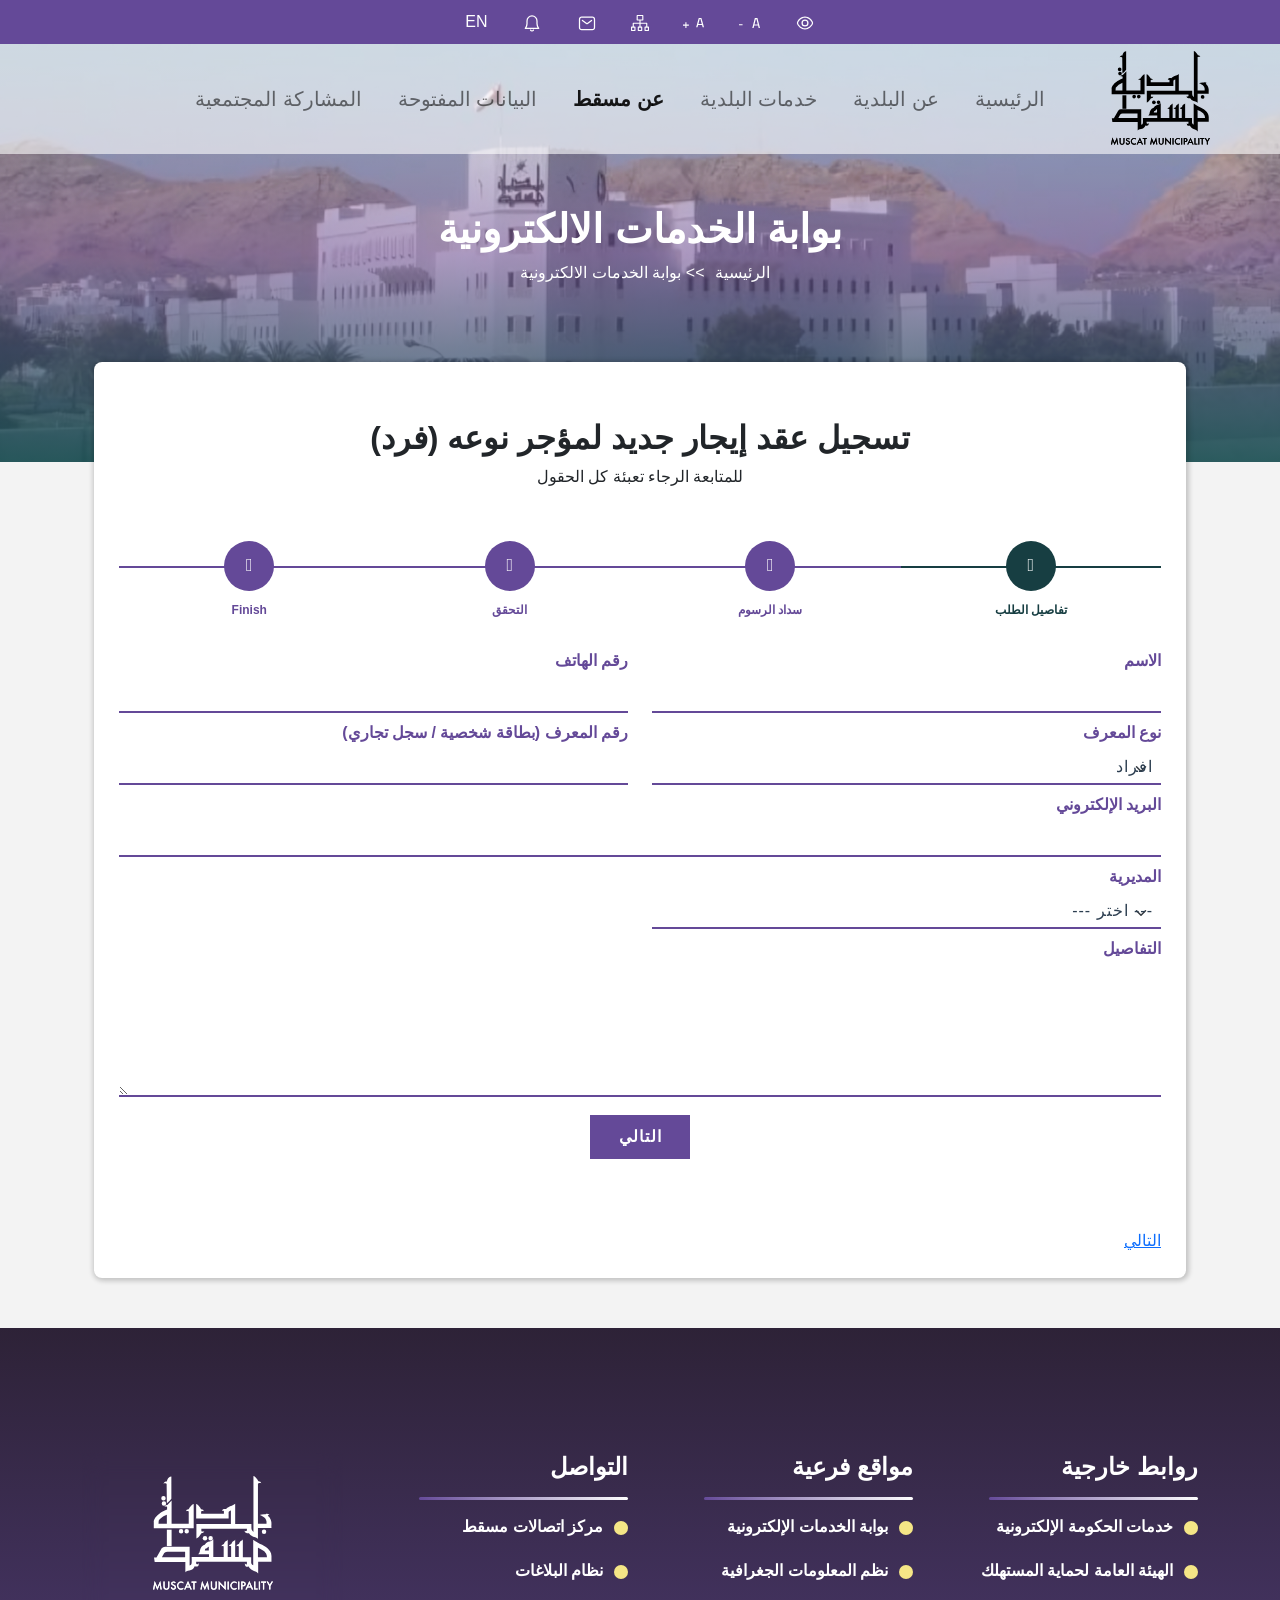
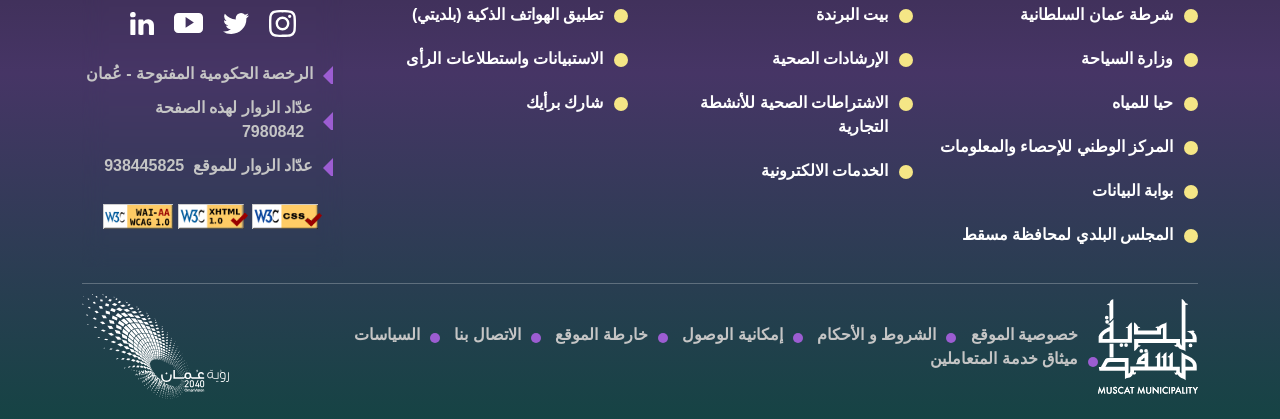
==== index.html @ 60044561 "oman-project" ====
<html lang=""><head>
	<meta charset="utf-8">
	
	<meta name="viewport" content="width=device-width, initial-scale=1.0">
	
	<meta content="eservices.mm.gov.om" name="subject">
	<meta name="Identifier-URL" content="http://eservices.mm.gov.om">
	<meta name="Author" content="Muscat Municipality IT Team ">

	<link rel="stylesheet" href="mm/assets/css/bootstrap.css">
	<link rel="stylesheet" href="mm/assets/css/slick.css">
	<link rel="stylesheet" href="mm/assets/css/aos.css">
		<title>  بلدية مسقط - بوابة الخدمات الإلكترونية</title>
		<link rel="stylesheet" href="mm/assets/css/style.css">	
		<link rel="stylesheet" href="mm/assets/css/style1.css">


	<link rel="stylesheet" href="mm/assets/css/responsive.css">
	<link rel="stylesheet" href="mm/styles/modalpopup.css">
	<link rel="stylesheet" href="mm/styles/jquery_ui_1.12.1.css">

	 <link rel="stylesheet" href="cdn.datatables.net/1.10.16/css/jquery.datatables.min.css">
	<link rel="stylesheet" href="cdnjs.cloudflare.com/ajax/libs/toastr.js/latest/css/toastr.min.css">
	<link rel="stylesheet" href="cdnjs.cloudflare.com/ajax/libs/sweetalert/1.1.3/sweetalert.min.css">
	<link rel="stylesheet" href="cdn.datatables.net/2.1.8/css/datatables.bootstrap5.css">
	<link rel="stylesheet" href="cdn.datatables.net/responsive/3.0.3/css/responsive.bootstrap5.css">
 

 <link href="css/popup.css" rel="stylesheet">
	<link href="fonts/font_awesome/css/font_awesome.css" rel="stylesheet">

	<link href="fonts/fontawesome_5.10.2/css/fontawesome.css" rel="stylesheet">
	<script src="mm/assets/js/jquery.js"></script>
	<script src="mm/scripts/site.js"></script>
	<script src="mm/scripts/hash.js"></script>
	<script src="mm/js/slick.js"></script>
	<script src="mm/scripts/nivo.slider.js"></script>
	<script src="mm/scripts/jquery.lightbox_0.5.min.js"></script>
	<script src="mm/scripts/jquery_ui_1.8.19.custom.min.js"></script>
	<script src="mm/scripts/jquery.bxslider.min.js"></script>
	<script src="mm/scripts/jquery.printelement.min.js"></script>
	<script src="mm/slider/jshashtable_2.1_src.js"></script>
	<script src="mm/slider/jquery.numberformatter_1.2.3.js"></script>
	<script src="mm/slider/tmpl.js"></script>
	<script src="mm/slider/jquery.dependclass_0.1.js"></script>
	<script src="mm/slider/draggable_0.1.js"></script>
	<script src="mm/slider/jquery.slider.js"></script>
	<script src="mm/js/scroll/jquery.mousewheel.js"></script>
	<script src="mm/js/scroll/ekscrollable.js"></script>
	<script src="mm/js/scroll/demo.js"></script>
	
	

	

    <link href="css/layoutwithvnav.css" rel="stylesheet">
    <link href="css/form.ar.css" rel="stylesheet">

    <link href="dist/css/dropify.css" rel="stylesheet">



<link rel="stylesheet" href="css/inline_styles.css"></head>
<body class="inner-page-bg" data-aos-easing="ease" data-aos-duration="400" data-aos-delay="0">
	<div id="popup-bg" class="px-5">
		<dix id="popup-close">
			x
		</dix>
		<div id="popup">

			<iframe id="popup-iframe" style="width:100%;height:100%"> </iframe>
		</div>
	</div>
	<div class="javrx">

		
<div class="topnav">
    <a class="colorSwitch"><img src="mm/assets/img/eye.svg" alt=""></a>
    <a class="decFont"><img src="mm/assets/img/aminus.svg" alt=""></a>
    <a class="incFont"><img src="mm/assets/img/aplus.svg" alt=""></a>
    <a href="/SiteMap"><img src="mm/assets/img/sitemap.svg" alt=""></a>
    <a href="#"><img src="mm/assets/img/envelope.svg" alt=""></a>
    <a href="#" class="nb-wrap"><img src="mm/assets/img/bell.svg" alt=""></a>



    <a href="/Home/CultureManagement?culture=en&amp;returnUrl=%2FHome%2FForm%2FMTI%3D">
        EN
    </a>
</div>

<div id="search-box">
    <div class="container">
        <a class="close" href="#close"></a>
        <div class="search-main">
            <div class="search-inner">
                <input id="inputSearch" name="inputSearch" placeholder="Please enter the search keywords" class="SearchTextBoxCss">
                <a href="#" class="btn-search" onclick="searchresult()"><img src="en/assets/img/search_big.svg" alt=""></a>
            </div>
        </div>
    </div>
</div>

<nav class="navbar navbar-expand-lg navbar-light bg-light">
    <div class="container pos-relative">
        <button class="navbar-toggler me-auto" type="button" data-bs-toggle="collapse" data-bs-target="#navbarSupportedContent">
            <span class="navbar-toggler-icon"></span>
        </button>
        <a href="/" class="logo"><img src="mm/assets/img/logo.svg" alt=""></a>

        <div class="collapse navbar-collapse justify-content-md-center" id="navbarSupportedContent">
                <ul class="navbar-nav">
                    <li class="nav-item">
                        <a class="nav-link" href="https://www.mm.gov.om/ar/Default.aspx">الرئيسية</a>


                    </li>


                    <li class="nav-item">
                        <a class="nav-link " href="https://www.mm.gov.om/ar/Page.aspx?PAID=1#Details&amp;amp;MID=6&amp;amp;PGID=112" id="Menu_1">عن البلدية</a>
                    </li>


                    <li class="nav-item">
                        <a class="nav-link " href="https://www.mm.gov.om/ar/Page.aspx?PAID=2#Details&amp;amp;MID=139&amp;amp;PGID=465" id="Menu_2">خدمات البلدية</a>
                    </li>


                    <li class="nav-item">
                        <a class="nav-link nav-link active" aria-current="page" href="https://www.mm.gov.om/ar/Page.aspx?PAID=3#Details&amp;amp;MID=22&amp;amp;PGID=158" id="Menu_3">عن مسقط</a>
                    </li>


                    <li class="nav-item">
                        <a class="nav-link " href="https://www.mm.gov.om/ar/Page.aspx?PAID=122#OpenData&amp;MID=128&amp;Slide=True&amp;MoID=72" id="Menu_122">البيانات المفتوحة</a>
                    </li>


                    <li class="nav-item">
                        <a class="nav-link " href="https://www.mm.gov.om/ar/EParticipation.aspx" id="Menu_157">المشاركة المجتمعية</a>
                    </li>

                </ul>

        </div>
    </div>
</nav>
		<section class="banner">
			<img src="mm/assets/img/banner.jpg" class="w-100" alt="">
			<div class="head-banner">
				<h1>
					بوابة الخدمات الالكترونية</h1>
				<ul class="breadcrumb">
					<li onclick="window.location='https://www.mm.gov.om/ar/Default.aspx'" style="cursor:pointer">الرئيسية</li>
					<li onclick="window.location='/MM/Index'"> &gt;&gt; بوابة الخدمات الالكترونية </li>
				</ul>
			</div>
		</section>
		<main role="main" class="container">
			<section class="inner-page-box">
				<div class="container">
					<div class="box-white-bg">
						


<input type="hidden" id="isSubmited" value="0">

<div class="row justify-content-end mt-0 mx-0  ">

    <div class=" col-12 text-center p-0  mb-2">
        <div class="card px-0 pt-4 pb-0 mb-3">
            <h2></h2>


                <h2> <strong>تسجيل عقد إيجار جديد لمؤجر نوعه (فرد)</strong></h2>



                    <p>للمتابعة الرجاء تعبئة كل الحقول </p>
                    <div class="row">
                        <div class="col-md-12 mx-0 ">
                            <form id="msform" class="row g-3 needs-validation" novalidate="novalidate" enctype="multipart/form-data" method="post">

                                <input type="hidden" name="subserviceid" id="service-id" value="MTAw">
                                <input type="hidden" value="100" data-val="true" data-val-required="The ServiceID field is required." id="ServiceID" name="ServiceID">
                                <input type="hidden" value="12" data-val="true" data-val-required="The CardID field is required." id="CardID" name="CardID">
                                <!-- progressbar -->

                                <ul id="progressbar">
                                    <li class="active" id="request-info"><strong>تفاصيل الطلب </strong></li>

                                    <li id="document"><strong>سداد الرسوم </strong></li>
                                    <li id="validation"><strong>التحقق</strong></li>
                                    <li id="confirm"><strong>Finish</strong></li>
                                </ul> <!-- fieldsets -->

                                <fieldset>




                                    <div>

                                        <div class="row mb-2">
                                            <div class="form-group col-md-6">
                                                <label for="Name">الاسم</label>
                                                <input type="text" required class="form-control" placeholder="" data-val="true" data-val-maxlength="The field الاسم must be a string or array type with a maximum length of '150'." data-val-maxlength-max="150" data-val-minlength="The field الاسم must be a string or array type with a minimum length of '1'." data-val-minlength-min="1" data-val-regex="الرجاء إدخال حروف فقط" data-val-regex-pattern="^[ء-يa-zA-Z ]*$" data-val-required="*" id="Name" maxlength="150" name="Name" value="">
                                               <span class="field-validation-valid" data-valmsg-for="Name" data-valmsg-replace="true"></span>
                                            </div>
                                            <div class="form-group col-md-6">
                                                <label for="Mobile">رقم الهاتف </label>
                                                <input type="text" required class="form-control" placeholder="" data-val="true" data-val-maxlength="الرجاء إدخال 8 ارقام فقط" data-val-maxlength-max="8" data-val-minlength="الرجاء إدخال 8 ارقام فقط" data-val-minlength-min="8" data-val-phone="الرجاء إدخال 8 ارقام فقط" data-val-required="*" id="Mobile" maxlength="8" name="Mobile" value="">
                                            <span class="field-validation-valid" data-valmsg-for="Mobile" data-valmsg-replace="true"></span>
                                            </div>
                                        </div>


                                        <div class="row mb-2">
                                            <div class="form-group col-md-6">
                                                <label for="IdentityType">نوع المعرف</label>
                                                <select class="form-select" data-val="true" data-val-required="The نوع المعرف field is required." id="IdentityType" name="IdentityType">
                                                    <option value="CV">افراد</option>
                                                    <option value="AG">إتفاقية / شراكة</option>
                                                    <option value="CR">سجل تجاري</option>

                                                    <option value="EM">سفارة</option>
                                                    <option value="FC">شركة أجنبية</option>
                                                    <option value="GV">جهة حكومية</option>
                                                    <option value="HT">ورثة</option>
                                                    <option value="PR">cusPR</option>

                                                </select>
                                                <span class="field-validation-valid" data-valmsg-for="IdentityType" data-valmsg-replace="true"></span>

                                            </div>
                                            <div class="form-group col-md-6">
                                                <label for="Identity">رقم المعرف (بطاقة شخصية / سجل تجاري)</label>
                                                <input type="text" class="form-control" placeholder="" data-val="true" data-val-maxlength="The field رقم المعرف (بطاقة شخصية / سجل تجاري) must be a string or array type with a maximum length of '20'." data-val-maxlength-max="20" data-val-regex="االرجاء إدخال أرقام فقط" data-val-regex-pattern="^[\d ]*$" data-val-required="*" id="Identity" maxlength="20" name="Identity" value="">
                                                <span class="field-validation-valid" data-valmsg-for="Identity" data-valmsg-replace="true"></span>
                                            </div>
                                        </div>

                                        <div class="row mb-2">
                                            <div class="form-group col-md-12">
                                                <label for="email">البريد الإلكتروني</label>
                                                <input type="text" required class="form-control" placeholder="" data-val="true" data-val-email="الرجاء إدخال بريد إلكتروني صحيح" data-val-required="*" id="email" name="email" value="">
                                                <span class="field-validation-valid" data-valmsg-for="email" data-valmsg-replace="true"></span>
                                            </div>

                                        </div>
                                        <div class="row mb-2">
                                            <div class="form-group col-md-6">
                                                <label for="DG">المديرية</label>
                                                <select class="form-select" data-val="true" data-val-required="*" id="DG" name="DG">
                                                    <option value="" selected="">--- اختر ---</option>
                                                            <option value="6">بلدية مسقط في بوشر</option>
                                                            <option value="4">بلدية مسقط في مطرح</option>
                                                            <option value="20">بلدية مسقط في مسقط</option>
                                                            <option value="5">بلدية مسقط في العامرات</option>
                                                            <option value="9">بلدية مسقط في قريات</option>
                                                            <option value="7">بلدية مسقط في السيب</option>
                                                </select>
                                                <span class="field-validation-valid" data-valmsg-for="DG" data-valmsg-replace="true"></span>
                                            </div>
                                            
                                        </div>

                                        <div class="row mb-2">
                                            <div class="form-group col-12">
                                                <label for="Details">التفاصيل</label>
                                                <textarea class="form-control" rows="5" data-val="true" data-val-maxlength="mobileMaxError" data-val-maxlength-max="250" data-val-regex="لا يسسمح يإ.دخال &lt; او &gt;" data-val-regex-pattern="^[^&lt;&gt;]*$" data-val-required="*" id="Details" maxlength="250" name="Details"></textarea>
                                                <span class="field-validation-valid" data-valmsg-for="Details" data-valmsg-replace="true"></span>
                                            </div>
                                        </div>






                                    </div>
                <input type="button" name="next" class="next action-button" value="التالي" onclick="window.location.href='kjij.html'">
                                </fieldset>
                                    


                                        
                                       
                                </fieldset>
                        </div>
                    </div>
        </div>
    </div>
</div>




					
					 <a href="kjij.html" class="confirm-btn">التالي</a>
					 </div>
				</div>
			</section>
		</main>
		

    <footer data-aos="fade-down" class="aos-init">
        <div class="container">

            <div class="row bottom-links">
                <div class="col-md-3">
                    <h3>روابط خارجية</h3>
                    <span class="line-footer"></span>
                    <ul class="footer-links">

                        <li><a href="http://www.oman.om" target="_blank" title="خدمات الحكومة الإلكترونية">خدمات الحكومة الإلكترونية</a></li>

                        <li><a href="http://pacp.gov.om/" target="_blank" title="الهيئة العامة لحماية المستهلك">الهيئة العامة لحماية المستهلك</a></li>

                        <li><a href="http://rop.gov.om/" target="_blank" title="شرطة عمان السلطانية ">شرطة عمان السلطانية </a></li>

                        <li><a href="http://www.omantourism.gov.om" target="_blank" title="وزارة السياحة">وزارة السياحة</a></li>

                        <li><a href="http://www.haya.com.om" target="_blank" title="حيا للمياه">حيا للمياه</a></li>

                        <li><a href="http://www.data.gov.om" target="_blank" title="المركز الوطني للإحصاء والمعلومات">المركز الوطني للإحصاء والمعلومات</a></li>

                        <li><a href="https://data.gov.om" target="_blank" title="بوابة البيانات">بوابة البيانات</a></li>

                        <li><a href="https://www.mmc.gov.om/Default.aspx" target="_blank" title="المجلس البلدي لمحافظة مسقط">المجلس البلدي لمحافظة مسقط</a></li>

                    </ul>
                </div>
                <div class="col-md-3">
                    <h3>مواقع فرعية</h3>
                    <span class="line-footer"></span>
                    <ul class="footer-links">
                        <li>

                            <a href="https://eservices.mm.gov.om/" target="_blank" title="E_Services portal">
                                بوابة الخدمات الإلكترونية
                            </a>

                        </li>

                        <li><a href="http://gis.mm.gov.om/" title="نظم المعلومات الجغرافية" target="_blank">نظم المعلومات الجغرافية</a></li>

                        <li><a href="http://baitalbaranda.mm.gov.om/" title="بيت البرندة" target="_blank">بيت البرندة</a></li>

                        <li><a href="https://www.mm.gov.om/ar/Page.aspx?PAID=2#Details&amp;amp;MID=139&amp;amp;PGID=214" title="">الإرشادات الصحية</a></li>
                           <li><a href="https://www.mm.gov.om/ar/Page.aspx?PAID=2#Details&amp;amp;MID=139&amp;amp;PGID=185" title="">الاشتراطات الصحية للأنشطة التجارية</a></li>

                        <li><a href="https://eservices.mm.gov.om" title="الخدمات الالكترونية" target="_blank">الخدمات الالكترونية</a></li>

                    </ul>
                </div>
                <div class="col-md-3">
                    <h3>التواصل</h3>
                    <span class="line-footer"></span>
                    <ul class="footer-links">
                        <li><a href="https://www.mm.gov.om/ar/Page.aspx?PAID=5#Details&amp;amp;MID=70&amp;amp;PGID=240">مركز اتصالات مسقط </a></li>
                        <li><a href="https://tajawob.om/">نظام البلاغات</a></li>
                           <li><a href="https://www.mm.gov.om/ar/Page.aspx?PAID=5#Details&amp;amp;MID=81&amp;amp;PGID=243">تطبيق الهواتف الذكية (بلديتي)</a></li>
                           <li><a href="https://www.mm.gov.om/ar/Poll.aspx">الاستبيانات واستطلاعات الرأى</a></li>
                           <li><a href="https://www.mm.gov.om/ar/Feedback.aspx">شارك برأيك</a></li>
                    </ul>
                </div>
                <div class="col-md-3">
                    <div class="mm-details">
                        <img src="mm/assets/img/logo_white.svg" class="logo-footer" alt="">
                        <ul class="social">
                            <li>
                                <a href="https://www.instagram.com/Muscat_Municipality/">
                                    <img src="mm/assets/img/insta.svg" alt="">
                                </a>
                            </li>
                            <li>
                                <a href="https://twitter.com/MctMunicipality">
                                    <img src="mm/assets/img/twitter.svg" alt="">
                                </a>
                            </li>
                            <li>
                                <a href="https://www.youtube.com/MuscatMunicipality">
                                    <img src="mm/assets/img/youtube.svg" alt="">
                                </a>
                            </li>
                            <li>
                                <a href="#">
                                    <img src="mm/assets/img/linkedin.svg" alt="">
                                </a>
                            </li>
                        </ul>
                        <ul class="imp-links">
                            <li><span class="arrow-left-footer"></span><a href="#">الرخصة الحكومية المفتوحة - عُمان</a></li>

                            <li><span class="arrow-left-footer"></span><a href="#">عدّاد الزوار لهذه الصفحة &nbsp;&nbsp;7980842 </a></li>

                            <li><span class="arrow-left-footer"></span><a href="#">عدّاد الزوار للموقع&nbsp;&nbsp;938445825  </a></li>

                        </ul>
                        <ul class="w3">
                            <li>
                                <a href="https://validator.w3.org/check?uri=https%3A%2F%2Fwww.mm.gov.om%2Fdefault.aspx">
                                    <img src="mm/assets/img/w31.svg" alt="">
                                </a>
                            </li>
                            <li>
                                <a href="https://jigsaw.w3.org/css-validator/validator?uri=www.mm.gov.om%2Fdefault.aspx&amp;profile=css3&amp;usermedium=all&amp;warning=1">
                                    <img src="mm/assets/img/w32.svg" alt="">
                                </a>
                            </li>
                            <li>
                                <a href="https://www.w3.org/WAI/WCAG1AA-Conformance">
                                    <img src="mm/assets/img/w33.svg" alt="">
                                </a>
                            </li>
                        </ul>
                    </div>
                </div>
            </div>
            <div class="bottom-footer">
                <hr>
                <div class="flex-row-footer">
                    <img src="mm/assets/img/logo_white.svg" class="bottom-footer-logo" alt="">
                    <ul>
                        <li><a href="https://www.mm.gov.om/ar/FPage.aspx?PGID=180">خصوصية الموقع</a></li>
                           <li><a href="https://www.mm.gov.om/ar/FPage.aspx?PGID=181">الشروط و الأحكام</a></li>
                           <li><a href="https://www.mm.gov.om/ar/FPage.aspx?PGID=182">إمكانية الوصول</a></li>
                           <li><a href="https://www.mm.gov.om/ar/SiteMap.aspx">خارطة الموقع</a></li>
                           <li><a href="https://www.mm.gov.om/ar/Page.aspx?PAID=5#Details&amp;amp;MID=29&amp;amp;PGID=129">الاتصال بنا</a></li>
                           <li><a href="https://www.mm.gov.om/ar/FPage.aspx?PGID=416">السياسات</a></li>
                        <li><a href="https://www.mm.gov.om/PDF/servicecharter.pdf">ميثاق خدمة المتعاملين</a></li>
                    </ul>
                    <img src="mm/assets/img/2040.svg" class="bottom-footer-2040" alt="">
                </div>
            </div>
        </div>
    </footer>



		<script src="mm/assets/js/bootstrap.bundle.js"></script>
		<script src="cdn.datatables.net/2.1.8/js/datatables.js"></script>
		<script src="cdn.datatables.net/2.1.8/js/datatables.bootstrap5.js"></script>
		<script src="cdn.datatables.net/responsive/3.0.3/js/datatables.responsive.js"></script>
		<script src="cdn.datatables.net/responsive/3.0.3/js/responsive.bootstrap5.js"></script>
		<script src="mm/assets/js/slick.min.js"></script>
		<script src="mm/assets/js/aos.js"></script>
		<script src="mm/assets/js/custom.js"></script>
		<script src="js/popup_page.js"></script>

		
		<script src="cdn.mindrocketsapis.com/client/latest/jquery.cookie.js"></script>
		<script src="cdn.mindrocketsapis.com/client/latest/toolkit.js"></script>
		<script src="cdn.mindrocketsapis.com/client/latest/signsplayer.js"></script>
		<script src="cdn.mindrocketsapis.com/client/latest/tooltip_add.js"></script>
		<script src="cdn.mindrocketsapis.com/client/latest/mr_advwinr1.js"></script>
		<script src="cdn.mindrocketsapis.com/client/mm/integrator.js"></script>

		<script src="cdn.mindrocketsapis.com/client/latest/mrmegapack.bundle.js"></script>
		<script src="cdn.mindrocketsapis.com/client/mruap/mm/integrator_uap.js"></script>
		

         <script type="text/javascript" src="dist/js/dropify.js"></script>
        


        <script src="js/form.js"></script>
		<script src="dist/js/jquery.validate.min.js"></script>
<script src="dist/js/jquery.validate.unobtrusive.min.js"></script>





	</div>

       
        

     </div>  </div></body></html>
---- mm/assets/css/style.css ----
/*!
 * Theme : Muscat Municipality
 * Framework: Bootstrap v5.2.3 
 * Author : Jabir Sayed
 * Copyright 2011-2024 Gulfcybertech.
 */
/*@import url('https://fonts.googleapis.com/css2?family=Cairo:wght@200..1000&display=swap');
*/
/* Basic */

html{overflow-x: hidden;}
.btn-primary{background: #644998;border-color: #644998;}
.btn-primary:hover{background: #173E42;border-color: #173E42;}
body{direction: rtl;text-align: right;font-family: "Cairo", sans-serif;overflow-x: hidden;}
.head-title-inner{color: #000000;padding: 40px 0;font-weight: bold;}
.inner-page-bg{background: #F3F3F3;}

/* Navbar  */
.topnav{background: #644998;color: #fff;padding: 10px;text-align: center;}
.topnav a{margin: 0 15px;color: #fff;text-decoration: none;}
.navbar{height: 110px;background: rgb(255 255 255 / 60%) !important;position: absolute;top: 44px;z-index: 99999;width: 100%;right: 0;}
.nav-link.active {font-weight: bold;}
.nav-link {margin: 0 10px;font-size: 20px;}
.pos-relative{position: relative;}
.logo{position: absolute;right: 0;top: -25px;}

/* Banner */
.banner{position: relative;}
.banner::after{content: "";width: 100%;height: 100%;display: block;background: linear-gradient(180deg, transparent, rgb(129 90 162 / 58%), rgb(30 82 87 / 90%));position: absolute;top: 0;left: 0;}
.head-banner {position: absolute;top: 50%;left: 50%;width: 50%;height: 100%;text-align: center;display: flex;flex-direction: column;align-items: center;justify-content: center;transform: translate(-50%, -50%);color: #fff;z-index: 9999;}
.head-banner h1{font-weight: bold;}
.head-banner h5{line-height: 40px;}

/* Services */
section.services {margin-top: -75px;z-index: 999999;position: relative;text-align: center;color: #fff;}
.service-box {display: flex;width: 75%;margin: auto;background: #fff;border-radius: 75px;padding: 20px;align-items: center;justify-content: space-around;box-shadow: 1px 1px 8px 2px rgba(0, 0, 0, 0.2);}
.service-box a{color: #173E42;text-decoration: none;transition-duration: 0.5s;}
.service-box a:hover{color: #644998;text-decoration: none;}
.service-box h6{margin-top: 20px;font-weight: 700;margin-bottom: 0;}
section.services h1{font-size: 30px;font-weight: bold;}

/* Stats */
.stats{margin: 50px 0;}
.stats h3{font-weight: bold;margin-bottom: 20px;}
.stat-box {padding: 20px;background: #fff;box-shadow: 1px 1px 8px 2px rgba(0, 0, 0, 0.2);border-radius: 8px;margin-bottom: 20px;text-align: right;}
.head-stat {display: flex;align-items: center;margin-bottom: 10px;}
.head-stat h3 {font-size: 20px;color: #644998;margin: 0;margin-right: 10px;}
.polls{background: linear-gradient(55deg, #E2DEFF, #F8E7F7, #D7F9FB);padding: 10px;border-radius: 8px;}
.polls-inner {padding:20px 10px;background: #fff;border-radius: 8px;box-shadow: 1px 1px 10px 2px rgba(0, 0, 0, 0.1);}
.poll{display: flex;align-items: center;justify-content: space-around;margin: 40px 0;}
.poll .progress{width: 50%;width: 50%;padding: 2px;background: #fff;border: 2px solid #B0A7EB;border-radius: 50px;}
.poll h6{margin: 0;}
.progress-bar {background: linear-gradient(55deg, #BFB5FF, #FFBAFD, #94EFF3);border-radius: 50px;}
.link-stats{color: #173E42;text-decoration: none;}

/* News Section  */
.topsec-box {display: flex;align-items: center;justify-content: center;width: 90%;margin: 100px auto;}
.boximpo {transition-duration: 0.5s;padding: 20px;background: #fff;box-shadow: 1px 1px 8px 2px rgba(0, 0, 0, 0.2);border-radius: 8px;text-align: center;width: 200px;height: 175px;text-decoration: none;display: flex;align-items: center;justify-content: center;flex-direction: column;margin: 0 10px;}
.boximpo:hover {background: #bfb5ff;}
.boximpo h5 {font-size: 16px;font-weight: bold;color: #173E42;margin-top: 20px;}
.boximpo:first-child{border-top-right-radius: 50%;border-bottom-right-radius: 50%;}
.boximpo:last-child{border-top-left-radius: 50%;border-bottom-left-radius: 50%;}
.white-box-news {border-radius: 8px;box-shadow: 1px 1px 5px 2px rgba(0, 0, 0, 0.2);padding: 20px;background: #fff;}
.headwithview {display: flex;align-items: center;justify-content: space-between;margin: 25px 0;}
.headwithview a{text-decoration: none;color: #173E42;font-weight: bold;}
.headwithview h2{font-weight: bold;font-size: 30px;}
.slides-news {padding: 0 5px;}
    .slides-news .top-news-slide {
        border-radius: 8px;
        position: relative;
        overflow: hidden;
        height: 200px
    }
        .slides-news .top-news-slide img {
            width: 100%;
            height: 100%;
            object-fit: cover;
            object-position: top;
        }
.slides-news .bottom-news-slide {padding-top: 20px;}
.slides-news .bottom-news-slide h5{font-weight: bold;color: #313030;}
.slides-news .bottom-news-slide a{font-weight: bold;color: #948DBC;font-size: 16px;}
.slides-news .bottom-news-slide p{font-weight: normal;color: #313030;font-size: 16px;margin: 20px 0;}
span.datespan {padding: 5px 10px;background: #089397;border-radius: 8px;color: #fff;font-weight: bold;position: absolute;top: 0;right: 0;}
ul.slick-dots {margin: auto;display: flex;align-items: center;justify-content: center;margin-top: 50px;list-style: none;}
ul.slick-dots li button {font-size: 0;width: 47px;height: 5px;border: none;background: rgb(84 55 109 / 39%);margin: 0 5px;border-radius: 25px;}
ul.slick-dots li.slick-active button{background: rgb(84 55 109 / 100%)}
.news{background: url("../img/news-bg.jpg") no-repeat;background-size: 100%;}

/* Awards */
.awards .whitebox {border-radius: 8px;box-shadow: 1px 1px 5px 2px rgba(0, 0, 0, 0.2);padding: 20px;background: #fff;}
.outer-stats {background: linear-gradient(55deg, #E2DEFF, #F8E7F7, #D7F9FB);padding: 10px;border-radius: 8px;}
.img-holder{width: 400px;height: 400px;overflow: hidden;box-shadow: 1px 1px 5px 2px rgba(0, 0, 0, 0.2);border-radius: 8px;}
.img-holder img{width: 100%;height: 100%;object-fit: cover;}
.award-wrap{display: flex;}
.details-holder{width: 60%;padding: 25px;}
.details-holder h5{font-size: 20px;font-weight: bold;color: #173E42;margin-bottom: 30px;margin-top: 20px;}
.btn-award {font-weight: bold;color: #948DBC;font-size: 16px;margin-top: 30px;display: block;}
.award-slides {padding: 0 5px;}
.award-slider ul.slick-dots li button{background: rgb(8 147 151 / 39%);}
.award-slider ul.slick-dots li.slick-active button{background: rgb(8 147 151 / 100%);}
.award-slider ul.slick-dots{position: absolute;right: 36.5%;bottom: 2%;}
.awards{margin-top: 100px;padding-bottom: 200px;background: url('../img/awardsbg.svg') no-repeat;background-size: 85%;background-position: bottom center;}
.refer-box {z-index: 99;border-radius: 100px;box-shadow: 1px 1px 5px 2px rgba(0, 0, 0, 0.2);padding: 20px 40px;background: #fff;display: flex;width: 70%;margin: auto;align-items: center;position: absolute;top: -60px;left: 50%;transform: translateX(-50%);}
.btn-like {transition-duration: 0.5s;width: 100px;height: 100px;border: 1px solid #ddd;border-radius: 8px;display: inline-flex;flex-direction: column;align-items: center;justify-content: center;color: #000;text-decoration: none;font-weight: bold;}
.btn-like:hover {background: #089397;color: #fff;}
.btn-like:hover img {filter: brightness(0) invert(1);}
.question {width: 75%;}

/* Footer */
footer{position: relative;background: url('../img/footer-bg.jpg') no-repeat;background-size: cover;}
footer::before {content: "";width: 100%;height: 100%;background: linear-gradient(180deg, #23172D, #3D2B5E, #0A3A3B);display: block;opacity: 0.95;position: absolute;top: 0;left: 0;}
.bottom-links{position: relative;padding-top: 125px;color: #fff;}
.bottom-links h3{font-weight: bold;font-size: 24px;}
.line-footer {width: 80%;height: 3px;display: block;background: linear-gradient(45deg, #644998, #fff);border-radius: 50px;margin: 15px 0;}
.footer-links {list-style: none;padding: 0;padding-right: 25px;}
.footer-links li {margin-bottom: 20px;position: relative;}
.footer-links li a{color: #fff;text-decoration: none;}
.footer-links li::before {content: "";width: 14px;height: 14px;background: #F5E686;display: block;position: absolute;top: 6px;right: -25px;border-radius: 50%;}
ul.social {list-style: none;margin: 0;display: flex;padding: 0;align-items: baseline;justify-content: center;margin-top: 20px;}
ul.social li{display: inline-block;margin: 0 10px;}
.mm-details {display: flex;align-items: center;justify-content: center;flex-direction: column;width: 100%;height: 100%;backdrop-filter: blur(10px);}
.mm-details .logo-footer{width: 120px;}
ul.imp-links {list-style: none;padding: 0;margin-top: 25px;display: grid;}
ul.imp-links li {margin-bottom: 10px;position: relative;display: inline-flex;align-items: center;justify-content: start;}
ul.imp-links li a{color: #C5C5C5;text-decoration: none;font-size: 16px;}
.arrow-left-footer {display: block;margin: 0px 10px;overflow: hidden;position: relative;}
.arrow-left-footer {height: 20px;width: 10px;}
.arrow-left-footer:before {border: 10px solid transparent;content: ' ';display: block;position: absolute;z-index: 2;}
.arrow-left-footer:before {border-right-color: #9C5DD2;right: 0;top: 2px;}
ul.w3 {list-style: none;padding: 0;text-align: center;}
ul.w3 li{display: inline-flex;}
ul.w3 img {width: 70px;}
.bottom-footer{position: relative;padding-bottom: 20px;}
.bottom-footer-logo{width: 100px;}
.bottom-footer-2040{width: 150px;}
.bottom-footer hr{color: #fff;background: #fff;margin-bottom: 10px;}
.flex-row-footer {display: flex;align-items: center;justify-content: space-between;}
.flex-row-footer ul{list-style: none;padding: 0;margin: 0;}
.flex-row-footer ul li{display: inline-flex;margin-left: 10px;position: relative;padding-right: 20px;}
.flex-row-footer ul li a{color: #C5C5C5;text-decoration: none;}
.flex-row-footer ul li::before {content: "";width: 10px;height: 10px;background: #9C5DD2;display: block;position: absolute;top: 10px;right: 0px;border-radius: 50%;}
.flex-row-footer ul li:first-child::before{display: none;}
footer::after{content: "";background: url("../img/footer-after.svg");width: 100%;position: absolute;bottom: 0;left: 0;height: 135px;pointer-events: none;opacity: 0.5;}

/* Inner Page */
.breadcrumb {
    list-style: none;
    justify-content: center;
}
.breadcrumb li{display: inline-block;margin-left: 10px;}
.inner-page-box {margin-top: -100px;z-index: 9999999999999;position: relative;}
.box-white-bg {background: #fff;border-radius: 8px;box-shadow: 1px 1px 5px 2px rgba(0, 0, 0, 0.2);margin-bottom: 50px;padding: 25px;}
.nav-tabs img {display: block;margin: 0 auto;margin-bottom: 15px;}
.nav-tabs .nav-link {height: 125px;color: #173E42;font-weight: bold;font-size: 16px;width: 150px;}
.nav-tabs .nav-link.active {border: none;position: relative;}
.nav-tabs .nav-link.active::after {content: "";width: 100%;height: 6px;background: linear-gradient(270deg, #644998, #B9EEF7, transparent);position: absolute;bottom: -10px;right: 0;border-radius: 50px;}
.nav.nav-tabs {border-bottom: 3px solid rgb(191 181 255 / 39%);padding-bottom: 7px;}
.nav-tabs .nav-link.active {border: none;position: relative;color: #644998;}
.news-slider1 {padding: 25px 0;}
.news-slider1 .slides-news {padding: 10px;box-shadow: 1px 1px 5px 2px rgba(0, 0, 0, 0.1);border-radius: 8px;margin-bottom: 30px;}
.magazine {padding: 20px;background: #fff;box-shadow: 1px 1px 5px 2px rgba(0, 0, 0, 0.1);text-align: center;border-radius: 8px;margin-bottom: 25px;}
.magazine .btn-primary {display: block;padding: 10px 20px;}
.magazine h4 {font-size: 16px;font-weight: bold;margin: 20px 0;}
.magazine img {width: 180px;}
.gallery-box {padding: 10px;background: #fff;box-shadow: 1px 1px 5px 2px rgba(0, 0, 0, 0.1);border-radius: 8px;margin: 25px 0;}
.gallery-box img {width: 100%;object-fit: cover;}
.gallery-box figure {margin: 0;}
.nrm-text{padding-top: 50px;}
.nrm-text h4{font-size: 24px;font-weight: bold;color: #31848D;}
.nrm-text p{font-size: 18px;line-height: 30px;}
.grdpur {background: linear-gradient(45deg, #BFB5FF, #948DBC);height: 3px;border: none;border-radius: 50px;margin-top: 50px !important;}
.side-tabs {padding-top: 35px;}
.side-tabs h3{font-weight: bold;font-size: 30px;color: #54376D;margin-bottom: 50px;}
.nav-pills .nav-link {text-align: right;}
.nav-pills .nav-link.active, .nav-pills .show > .nav-link {min-width: 200px;padding: 15px;background: #6CC8D1;}
.nav-pills .nav-link.active img{filter: brightness(0) invert(1);}
.nav-pills .nav-link img{margin-left: 10px;}
.nav-pills .nav-link {text-align: right;font-weight: bold;color: #4B4B4B;margin: 10px 0;}
div#v-pills-tab {margin: 0 !important;margin-left: 25px !important;}
.box-bui {margin-bottom: 20px;transition: 0.5s;background: #F3F3F3;color: #4B4B4B;text-decoration: none;border-radius: 4px;display: flex;flex-direction: column;width: 100%;align-items: center;justify-content: center;text-align: center;padding: 20px;height: 270px}
.box-bui h4 {font-size: 20px;padding-top: 25px;}
div#av-pills-tabContent {width: 100%;}
.side-tabs input{width: 80%;margin-left: 10px;}
.side-tabs .btn-primary{width: 10%;}
.side-tabs h3{width: 18.5%;margin: 0;}
.side-tabs .d-flex.toparen{align-items: center;margin-bottom: 25px;}
a.box-bui:hover {background: #644998;color: #fff;}
a.box-od {transition: 0.5s;background: #089397;padding: 25px;color: #fff;text-decoration: none;font-weight: bold;font-size: 24px;margin: 0 10px;width: 425px;display: inline-block;position: relative;padding-right: 90px;border-radius: 8px;}
a.box-od img{position: absolute;top: 50%;right: 20px;transform: translateY(-50%);}
.box-od-wrap {display: flex;align-items: center;justify-content: center;}
a.box-od:hover{background: #644998}
ul.od-ul {display: flex;flex-wrap: wrap;padding: 50px;list-style: none;}
ul.od-ul li {width: 50%;margin-bottom: 50px;font-weight: bold;position: relative;}
ul.od-ul li::before {content: "";width: 20px;height: 21px;background: url(../img/arrow-purple.svg);position: absolute;top: 0px;right: -25px;background-size: 100%;}
.qusbox {background: #F8F8F8;padding: 20px;border-radius: 8px;box-shadow: 1px 1px 8px rgba(0, 0, 0, 0.2);}
.qusbox h6 {margin: 20px 0;font-weight: bold;color: #4B4B4B;}
.botques{padding-bottom: 30px;}
.botques h3{color: #089397;font-weight: bold;text-align: center;padding: 30px 0;}
.topnav {position: relative;z-index: 999999;}
.searchbar {position: absolute;z-index: 999999999999999999999;left: 50%;transform: translateX(-50%);top: 42px;display: flex;}


.tab-on-top li a img {display: block;margin: auto;margin-bottom:10px;}
.tab-on-top ul{list-style: none;display: flex;text-align: center;padding: 0;margin: 0;}
.tab-on-top ul li{text-align: center;width: 150px;height: 125px;display: flex;align-items: start;justify-content: center;}
.tab-on-top li a{color: #173E42;font-weight: bold;font-size: 16px;text-decoration: none;}
.tab-on-top {border-bottom: 3px solid rgb(191 181 255 / 39%);}
.tab-on-top ul li.active{position: relative;}
.tab-on-top ul li.active::after {content: "";width: 100%;height: 6px;background: linear-gradient(270deg, #644998, #B9EEF7, transparent);position: absolute;bottom: -4px;right: 0;border-radius: 50px;}
.sidebar-tab ul li.active {min-width: 100%;padding: 15px;background: #6CC8D1;border-radius: 4px;}
.sidebar-tab ul li:hover {min-width: 100%;padding: 15px;background: #6CC8D1;border-radius: 4px;}
.sidebar-tab ul li.active a{color: #fff;}
.sidebar-tab ul li:hover a{color: #fff;}
.sidebar-tab ul li.active a img{filter: brightness(0) invert(1);}
.sidebar-tab ul li:hover a img{filter: brightness(0) invert(1);}
.sidebar-tab ul{list-style: none;padding: 0;}
.sidebar-tab ul li{padding: 15px;margin: 10px 0;transition: 0.5s;}
.sidebar-tab ul li a{text-align: right;font-weight: bold;color: #4B4B4B;margin: 10px 0;text-decoration: none;}
.sidebar-tab ul li a img{margin-left: 10px;}
.content-loader h3 {font-weight: bold;font-size: 30px;color: #54376D;margin-bottom: 50px;}

a.ico-ax {background: #555;padding: 10px;border-radius: 5px;display: inline-block;width: 50px;text-align: center;height: 50px;}
a.ico-ax.purple {background: #644998;}
a.ico-ax.green {background: #31848d;}
.headingwithacc {display: flex;align-items: center;justify-content: space-between;}
.headingwithacc h3 {font-size: 24px;font-weight: bold;color: #31848D;margin: 0;}
.forms label{color: #4B4B4B;font-size: 18px;margin: 16px 0;margin-top: 22px;font-weight: 700;}
.forms .form-control{border: 1px solid #948DBC;border-radius: 8px;}
.forms .btn{padding: 10px 30px; }
.grdpur.mt-less{margin-top: 20px !important;}
.sidebar-tab {
    display: none;
}
.sidebar-tab.current {
    display: block;
}



    .sidebar-tab1 ul li.active {
        min-width: 100%;
        padding: 15px;
        background: #6CC8D1;
        border-radius: 4px;
    }

    .sidebar-tab1 ul li:hover {
        min-width: 100%;
        padding: 15px;
        background: #6CC8D1;
        border-radius: 4px;
    }

    .sidebar-tab1 ul li.active a {
        color: #fff;
    }

    .sidebar-tab1 ul li:hover a {
        color: #fff;
    }

    .sidebar-tab1 ul li.active a img {
        filter: brightness(0) invert(1);
    }

    .sidebar-tab1 ul li:hover a img {
        filter: brightness(0) invert(1);
    }

    .sidebar-tab1 ul {
        list-style: none;
        padding: 0;
    }

        .sidebar-tab1 ul li {
            padding: 15px;
            margin: 10px 0;
            transition: 0.5s;
        }

            .sidebar-tab1 ul li a {
                text-align: right;
                font-weight: bold;
                color: #4B4B4B;
                margin: 10px 0;
                text-decoration: none;
            }

                .sidebar-tab1 ul li a img {
                    margin-left: 10px;
                }









.head-stat h3 {
    font-size: 20px !important;
    color: #644998 !important;
    margin: 0;
    margin-right: 10px;
}

.tableStylePage {
    border: 1px solid #948DBC;
    border-radius: 0;
    box-shadow: 0px 0px 10px rgb(148 141 188 / 50%);
}

    .tableStylePage td {
        background: #fff;
        border: 1px solid #948DBC !important;
        border-width: 0px 1px 1px 0px !important;
        padding: 15px 10px;
    }

    .tableStylePage tr th {
        background: #644998 !important;
        color: #fff;
        font-weight: bold;
        padding: 15px 10px;
    }

    .tableStylePage a.link {
        color: #644998;
        font-weight: bold;
        text-decoration: none;
    }

    .tableStylePage tr td:last-child {
        border-width: 0px 0px 1px 0px;
        text-align: center;
    }

.Description ul {
    display: flex;
    flex-wrap: wrap;
    padding: 20px;
    list-style: none;
}
    .Description ul li {
        width: 100%;
        margin-bottom: 20px;        
        position: relative;
    }

        .Description ul li::before {
            content: "";
            width: 13px;
            height: 14px;
            background: url(../img/arrow-purple.svg);
            position: absolute;
            top: 6px;
            right: -15px;
            background-size: 100%;
        }

.Description ol {
    display: flex;
    flex-wrap: wrap;
    padding: 20px;
    list-style: none;
}

    .Description ol li {
        width: 100%;
        margin-bottom: 20px;
        position: relative;
    }

        .Description ol li::before {
            content: "";
            width: 13px;
            height: 14px;
            background: url(../img/arrow-purple.svg);
            position: absolute;
            top: 6px;
            right: -15px;
            background-size: 100%;
        }

.Description h3 {
    font-size: 24px !important;
    font-weight: bold;
    color: #644998;
    margin-bottom: 10px;
}
.Description h4 {
    font-size: 20px !important;
    font-weight: bold;
    color: #4B4B4B;
    margin-bottom: 10px;
    margin-top: 15px;
}
.Description p {
    font-size: 18px;
    line-height: 30px;
}

.headingwithacc h3 {
    font-size: 24px !important;
}

.innerpage {
    padding: 8px !important;
    width: 45px !important;
    height: 46px !important;
}

.btnmrtop {
    margin-top: 60px;
}

.Description {
   
    line-height: 26px;
    color: #3f3f3f;    
}
    .Description a {
        color: #644998;
        text-decoration:none;
        font-weight:bold;
    }




    /*nisha*/
label {
    font-weight: bold;
}

.readonlyctrl {
    background-color: #e0e5e9;
    margin-top: 10px !important;
    border-color: #e0e5e9 !important;
}



.pagination_bx {
    background: #644998 none repeat scroll 0 0;
    float: left;
    padding: 10px;
    text-align: center;
    width: 100%;
    margin-top: 15px;
}

.pagination_bx a {
    background: #ffffff none repeat scroll 0 0;
    border-right: 1px solid #fff;
    color: #644998 !important;
    display: inline-block;
    height: 30px;
    margin: 0px 0 0 8px;
    padding: 2px 0;
    position: relative;
    width: 35px;
    cursor: pointer;
    text-decoration: none;
    transition-duration: 0.5s;
}

        .pagination_bx a.next1 {
            background: #ffffff none repeat scroll 0 0;
            color: #644998;
            width: 70px;
        }

            .pagination_bx a.next1::before {
                border-bottom: 6px solid transparent;
                border-right: 6px solid #fff;
                border-top: 6px solid transparent;
                content: "";
                position: absolute;
                left: -5px;
                top: 9px;
                z-index: 11;
            }

            .pagination_bx a.next1 i {
                color: #644998;
            }

    .pagination_bx > a::before {
        border-bottom: 6px solid transparent;
        border-right: 6px solid #ffffff;
        border-top: 6px solid transparent;
        content: "";
        position: absolute;
        left: -5px;
        top: 9px;
        z-index: 11;
        transition-duration: 0.5s;
    }

    .pagination_bx > a::after {
        border-bottom: 6px solid transparent;
        border-right: 6px solid #6a6a6a;
        border-top: 6px solid transparent;
        content: "";
        position: absolute;
        left: -6px;
        top: 9px;
        z-index: 10;
    }

    .pagination_bx a:hover {
        background: #6a6a6a;
        color: #fff !important;
        border-right: 1px solid #6a6a6a;
    }
    .pagination_bx > a::before:hover{
        border-right: 6px solid #6a6a6a;
    }

        .pagination_bx a:hover::before {
            border-bottom: 6px solid transparent;
            border-right: 6px solid #6a6a6a;
            border-top: 6px solid transparent;
            content: "";
            position: absolute;
            left: -5px;
            top: 9px;
            z-index: 11;
        }
        .pagination_bx .selectClass {
            background-color: #6a6a6a;
            color: #fff !important;
            border-right: 1px solid #6a6a6a;
        }

        .pagination_bx > .selectClass > a::before {
            border-right: 6px solid #31848d;
        }

        .pagination_bx > a.selectClass::before {
            border-right: 6px solid #6a6a6a;
        }

.tableStyle2 {
    border: 1px solid #948DBC;
    border-radius: 0;
    box-shadow: 2px 3px 2px #888888;
    margin: 15px 0;
    padding: 0;
    width: 100%;
    -moz-border-radius-bottomleft: 0px;
    -webkit-border-bottom-left-radius: 0px;
    border-bottom-left-radius: 0px;
    -moz-border-radius-bottomright: 0px;
    -webkit-border-bottom-right-radius: 0px;
    border-bottom-right-radius: 0px;
    -moz-border-radius-topright: 0px;
    -webkit-border-top-right-radius: 0px;
    border-top-right-radius: 0px;
    -moz-border-radius-topleft: 0px;
    -webkit-border-top-left-radius: 0px;
    border-top-left-radius: 0px;
}

    .tableStyle2 table {
        width: 100%;
        height: 100%;
        margin: 0px;
        padding: 0px;
    }

    .tableStyle2 tr:last-child td:last-child {
        -moz-border-radius-bottomright: 0px;
        -webkit-border-bottom-right-radius: 0px;
        border-bottom-right-radius: 0px;
    }

    .tableStyle2 table tr:first-child td:first-child {
        -moz-border-radius-topleft: 0px;
        -webkit-border-top-left-radius: 0px;
        border-top-left-radius: 0px;
    }

    .tableStyle2 table tr:first-child td:last-child {
        -moz-border-radius-topright: 0px;
        -webkit-border-top-right-radius: 0px;
        border-top-right-radius: 0px;
    }

    .tableStyle2 tr:last-child td:first-child {
        -moz-border-radius-bottomleft: 0px;
        -webkit-border-bottom-left-radius: 0px;
        border-bottom-left-radius: 0px;
    }

.CSSTableGenerator tr:hover td {
    background-color: #ffffff;
}

.tableStyle2 th {
    border-bottom: 1px solid #948DBC;
    background-color: #fff;
    padding: 7px;
    font-weight: normal;
    border-left: 1px solid #948DBC;
}

    .tableStyle2 th:first-child {
        border-left: 1px solid #948DBC;
    }

.tableStyle2 thead th:first-child {
    border-left: 1px solid #948DBC;
}

.tableStyle2 th:last-child {
    border-left: none;
    font-weight: normal;
}

.tableStyle2 thead th:last-child {
    border-left: none;
    font-weight: normal;
}

.tableStyle2 tr:last-child th:first-child {
}

.tableStyle2 td {
    vertical-align: middle;
    background-color: #fff;
    border: 1px solid #948DBC;
    border-width: 0px 0px 1px 1px;
    text-align: right;
    padding: 7px;
    font-size: 14px;
    font-weight: normal;
    color: #464646;
}

.tableStyle2 tr:first-child td a {
}

.tableStyle2 tr:last-child td {
    border-width: 0px 0px 0px 1px;
}

.tableStyle2 tr td:last-child {
    border-width: 0px 0px 1px 0px;
}

.tableStyle2 tr:last-child td:last-child {
    border-width: 0px 0px 0px 0px;
}

.tableStyle2 tr:first-child td {
    font-size: 14px;
}

.tableStyle2 tr:first-child:hover td {
}

.tableStyle2 tr:first-child td:first-child {
    border-left: 1px solid #948DBC;
}

.tableStyle2 tr:first-child td:last-child {
}



.tableStylePage {
    border: 1px solid #948DBC;
    border-radius: 0;
    box-shadow: 0px 0px 14px rgba(0, 0, 0, 0.2);
    margin: 15px 0;
    padding: 0;
    width: 100%;
    -moz-border-radius-bottomleft: 0px;
    -webkit-border-bottom-left-radius: 0px;
    border-bottom-left-radius: 0px;
    -moz-border-radius-bottomright: 0px;
    -webkit-border-bottom-right-radius: 0px;
    border-bottom-right-radius: 0px;
    -moz-border-radius-topright: 0px;
    -webkit-border-top-right-radius: 0px;
    border-top-right-radius: 0px;
    -moz-border-radius-topleft: 0px;
    -webkit-border-top-left-radius: 0px;
    border-top-left-radius: 0px;
}

    .tableStylePage table {
        width: 100%;
        height: 100%;
        margin: 0px;
        padding: 0px;
    }

    .tableStylePage tr:last-child td:last-child {
        -moz-border-radius-bottomright: 0px;
        -webkit-border-bottom-right-radius: 0px;
        border-bottom-right-radius: 0px;
    }

    .tableStylePage table tr:first-child td:first-child {
        -moz-border-radius-topleft: 0px;
        -webkit-border-top-left-radius: 0px;
        border-top-left-radius: 0px;
    }

    .tableStylePage table tr:first-child td:last-child {
        -moz-border-radius-topright: 0px;
        -webkit-border-top-right-radius: 0px;
        border-top-right-radius: 0px;
    }

    .tableStylePage tr:last-child td:first-child {
        -moz-border-radius-bottomleft: 0px;
        -webkit-border-bottom-left-radius: 0px;
        border-bottom-left-radius: 0px;
    }

    .tableStylePage td {
        vertical-align: middle;
        background-color: #fff;
        border: 1px solid #948DBC;
        border-width: 0px 0px 1px 1px;
        text-align: right;
        padding: 7px;
        font-size: 14px;
        font-weight: normal;
    }

    .tableStylePage tr:first-child td a {
        color: #fff;
    }

    .tableStylePage tr:last-child td {
        border-width: 0px 0px 1px 1px;
    }

    .tableStylePage tr td:last-child {
        border-width: 0px 0px 1px 0px;
    }

    .tableStylePage tr:last-child td:last-child {
        border-width: 0px 0px 0px 0px;
    }

    .tableStylePage tr:first-child th {
        background: -o-linear-gradient(bottom, #4c4c4c 5%, #000000 100%);
        background: -webkit-gradient( linear, left top, left bottom, color-stop(0.05, #4c4c4c), color-stop(1, #000000) );
        background: -moz-linear-gradient( center top, #4c4c4c 5%, #000000 100% );
        filter: progid:DXImageTransform.Microsoft.gradient(startColorstr="#4c4c4c", endColorstr="#000000");
        background: -o-linear-gradient(top,#4c4c4c,000000);
        background-color: #4c4c4c;
        border: 0px solid #ccc;
        text-align: center;
        border-width: 0px 0px 1px 1px;
        font-size: 14px;
        font-weight: bold;
        color: #ffffff;
        padding: 7px;
    }

    .tableStylePage tr:first-child:hover th {
        background: -o-linear-gradient(bottom, #4c4c4c 5%, #000000 100%);
        background: -webkit-gradient( linear, left top, left bottom, color-stop(0.05, #4c4c4c), color-stop(1, #000000) );
        background: -moz-linear-gradient( center top, #4c4c4c 5%, #000000 100% );
        filter: progid:DXImageTransform.Microsoft.gradient(startColorstr="#4c4c4c", endColorstr="#000000");
        background: -o-linear-gradient(top,#4c4c4c,000000);
        background-color: #4c4c4c;
    }

    .tableStylePage tr:first-child th:first-child {
        border-width: 0px 0px 0px 1px;
    }

    .tableStylePage tr:first-child th:last-child {
        border-width: 0px 0px 1px 1px;
    }

.tableStylePagetender {
    border: 1px solid #948DBC;
    border-radius: 0;
    box-shadow: 2px 3px 2px #888888;
    margin: 15px 0;
    padding: 0;
    width: 100%;
    -moz-border-radius-bottomleft: 0px;
    -webkit-border-bottom-left-radius: 0px;
    border-bottom-left-radius: 0px;
    -moz-border-radius-bottomright: 0px;
    -webkit-border-bottom-right-radius: 0px;
    border-bottom-right-radius: 0px;
    -moz-border-radius-topright: 0px;
    -webkit-border-top-right-radius: 0px;
    border-top-right-radius: 0px;
    -moz-border-radius-topleft: 0px;
    -webkit-border-top-left-radius: 0px;
    border-top-left-radius: 0px;
}

    .tableStylePagetender table {
        width: 100%;
        height: 100%;
        margin: 0px;
        padding: 0px;
    }

    .tableStylePagetender td {
        vertical-align: middle;
        background-color: #fff;
        border: 1px dotted #948DBC;
        border-width: 0px 0px 1px 1px;
        text-align: right;
        padding: 7px;
        font-size: 14px;
        font-weight: normal;
        color: #464646;
    }


        .tableStylePagetender td b {
            color: #644998;
        }

        .tableStylePagetender th b {
            color: #644998;
        }

        .tableStylePagetender th {
        vertical-align: middle;
        background-color: #ece8f2;
        border: 1px dotted #948DBC;
        border-width: 0px 0px 1px 1px;
        text-align: right;
        padding: 7px;
        font-size: 14px;
        font-weight: normal;
        color: #464646;
    }

.tableStylePage td b {
    color: #644998;
}

.tableStyleJobs {
    border: 1px solid #948DBC;
    border-radius: 0;
    box-shadow: 2px 3px 2px #888888;
    margin: 15px 0;
    padding: 0;
    width: 100%;
    -moz-border-radius-bottomleft: 0px;
    -webkit-border-bottom-left-radius: 0px;
    border-bottom-left-radius: 0px;
    -moz-border-radius-bottomright: 0px;
    -webkit-border-bottom-right-radius: 0px;
    border-bottom-right-radius: 0px;
    -moz-border-radius-topright: 0px;
    -webkit-border-top-right-radius: 0px;
    border-top-right-radius: 0px;
    -moz-border-radius-topleft: 0px;
    -webkit-border-top-left-radius: 0px;
    border-top-left-radius: 0px;
}



    .tableStyleJobs tr:last-child td:last-child {
        -moz-border-radius-bottomright: 0px;
        -webkit-border-bottom-right-radius: 0px;
        border-bottom-right-radius: 0px;
    }



    .tableStyleJobs tr:last-child td:first-child {
        -moz-border-radius-bottomleft: 0px;
        -webkit-border-bottom-left-radius: 0px;
        border-bottom-left-radius: 0px;
    }

    .tableStyleJobs td {
        vertical-align: middle;
        background-color: rgb(229, 229, 229);
        border: 1px solid #948DBC;
        border-width: 0px 0px 1px 1px;
        text-align: right;
        font-size: 14px;
        font-weight: normal;
        color: #3f3f3f;
    }

    .tableStyleJobs tr:first-child td a {
        color: #fff;
    }

    .tableStyleJobs tr:last-child td {
        border-width: 0px 0px 1px 1px;
    }

    .tableStyleJobs tr td:last-child {
        border-width: 0px 0px 1px 0px;
    }

    .tableStyleJobs tr:last-child td:last-child {
        border-width: 0px 0px 0px 0px;
    }

    .tableStyleJobs tr:first-child th {
        background: -o-linear-gradient(bottom, #4c4c4c 5%, #000000 100%);
        background: -webkit-gradient( linear, left top, left bottom, color-stop(0.05, #4c4c4c), color-stop(1, #000000) );
        background: -moz-linear-gradient( center top, #4c4c4c 5%, #000000 100% );
        filter: progid:DXImageTransform.Microsoft.gradient(startColorstr="#4c4c4c", endColorstr="#000000");
        background: -o-linear-gradient(top,#4c4c4c,000000);
        background-color: #4c4c4c;
        border: 0px solid #948DBC;
        text-align: center;
        border-width: 0px 0px 1px 1px;
        font-size: 14px;
        font-weight: bold;
        color: #ffffff;
    }

    .tableStyleJobs tr:first-child:hover th {
        background: -o-linear-gradient(bottom, #4c4c4c 5%, #000000 100%);
        background: -webkit-gradient( linear, left top, left bottom, color-stop(0.05, #4c4c4c), color-stop(1, #000000) );
        background: -moz-linear-gradient( center top, #4c4c4c 5%, #000000 100% );
        filter: progid:DXImageTransform.Microsoft.gradient(startColorstr="#4c4c4c", endColorstr="#000000");
        background: -o-linear-gradient(top,#4c4c4c,000000);
        background-color: #4c4c4c;
    }

    .tableStyleJobs tr:first-child th:first-child {
        border-width: 0px 0px 1px 1px;
    }

    .tableStyleJobs tr:first-child th:last-child {
        border-width: 0px 0px 1px 1px;
    }


.tableStyleJobsSub {
    border: 1px solid #948DBC;
    border-radius: 0;
    box-shadow: 2px 3px 2px #888888;
    margin: 15px 0;
    padding: 0;
    width: 100%;
    -moz-border-radius-bottomleft: 0px;
    -webkit-border-bottom-left-radius: 0px;
    border-bottom-left-radius: 0px;
    -moz-border-radius-bottomright: 0px;
    -webkit-border-bottom-right-radius: 0px;
    border-bottom-right-radius: 0px;
    -moz-border-radius-topright: 0px;
    -webkit-border-top-right-radius: 0px;
    border-top-right-radius: 0px;
    -moz-border-radius-topleft: 0px;
    -webkit-border-top-left-radius: 0px;
    border-top-left-radius: 0px;
}



    .tableStyleJobsSub tr:last-child td:last-child {
        -moz-border-radius-bottomright: 0px;
        -webkit-border-bottom-right-radius: 0px;
        border-bottom-right-radius: 0px;
    }



    .tableStyleJobsSub tr:last-child td:first-child {
        -moz-border-radius-bottomleft: 0px;
        -webkit-border-bottom-left-radius: 0px;
        border-bottom-left-radius: 0px;
    }


    .tableStyleJobsSub td {
        vertical-align: middle;
        background-color: rgb(229, 229, 229);
        border: 1px solid #948DBC;
        border-width: 0px 0px 1px 1px;
        text-align: right;
        font-size: 14px;
        font-weight: normal;
        color: #3f3f3f;
    }

    .tableStyleJobsSub th {
        vertical-align: middle;
        background-color: #fff;
        border: 1px solid #948DBC;
        border-width: 0px 0px 1px 1px;
        text-align: right;
        font-size: 14px;
        font-weight: normal;
        color: #3f3f3f;
    }


    .tableStyleJobsSub tr:first-child td a {
        color: #fff;
    }

    .tableStyleJobsSub tr:last-child td {
        border-width: 0px 0px 1px 1px;
    }

    .tableStyleJobsSub tr td:last-child {
        border-width: 0px 0px 1px 0px;
    }

    .tableStyleJobsSub tr:last-child td:last-child {
        border-width: 0px 0px 0px 0px;
    }

    .tableStyleJobsSub tr:first-child th {
        background: -o-linear-gradient(bottom, #4c4c4c 5%, #000000 100%);
        background: -webkit-gradient( linear, left top, left bottom, color-stop(0.05, #4c4c4c), color-stop(1, #000000) );
        background: -moz-linear-gradient( center top, #4c4c4c 5%, #000000 100% );
        filter: progid:DXImageTransform.Microsoft.gradient(startColorstr="#4c4c4c", endColorstr="#000000");
        background: -o-linear-gradient(top,#4c4c4c,000000);
        background-color: #fff;
        border: 0px solid #ccc;
        text-align: center;
        border-width: 0px 0px 1px 1px;
        font-size: 14px;
        font-weight: bold;
        color: #ffffff;
    }

    .tableStyleJobsSub tr:first-child:hover th {
        background: -o-linear-gradient(bottom, #4c4c4c 5%, #000000 100%);
        background: -webkit-gradient( linear, left top, left bottom, color-stop(0.05, #4c4c4c), color-stop(1, #000000) );
        background: -moz-linear-gradient( center top, #4c4c4c 5%, #000000 100% );
        filter: progid:DXImageTransform.Microsoft.gradient(startColorstr="#4c4c4c", endColorstr="#000000");
        background: -o-linear-gradient(top,#4c4c4c,000000);
        background-color: #4c4c4c;
    }

    .tableStyleJobsSub tr:first-child th:first-child {
        border-width: 0px 0px 0px 1px;
    }

    .tableStyleJobsSub tr:first-child th:last-child {
        border-width: 0px 0px 1px 1px;
    }



.tableStyle1 {
    border: 1px solid #ccc;
    border-radius: 0;
    box-shadow: 2px 3px 2px #888888;
    margin: 15px 0;
    padding: 0;
    width: 100%;
    -moz-border-radius-bottomleft: 0px;
    -webkit-border-bottom-left-radius: 0px;
    border-bottom-left-radius: 0px;
    -moz-border-radius-bottomright: 0px;
    -webkit-border-bottom-right-radius: 0px;
    border-bottom-right-radius: 0px;
    -moz-border-radius-topright: 0px;
    -webkit-border-top-right-radius: 0px;
    border-top-right-radius: 0px;
    -moz-border-radius-topleft: 0px;
    -webkit-border-top-left-radius: 0px;
    border-top-left-radius: 0px;
}

    .tableStyle1 table {
        width: 100%;
        height: 100%;
        margin: 0px;
        padding: 0px;
    }

    .tableStyle1 tr:last-child td:last-child {
        -moz-border-radius-bottomright: 0px;
        -webkit-border-bottom-right-radius: 0px;
        border-bottom-right-radius: 0px;
    }

    .tableStyle1 table tr:first-child td:first-child {
        -moz-border-radius-topleft: 0px;
        -webkit-border-top-left-radius: 0px;
        border-top-left-radius: 0px;
    }

    .tableStyle1 table tr:first-child td:last-child {
        -moz-border-radius-topright: 0px;
        -webkit-border-top-right-radius: 0px;
        border-top-right-radius: 0px;
    }

    .tableStyle1 tr:last-child td:first-child {
        -moz-border-radius-bottomleft: 0px;
        -webkit-border-bottom-left-radius: 0px;
        border-bottom-left-radius: 0px;
    }

.CSSTableGenerator tr:hover td {
    background-color: #ffffff;
}

.tableStyle1 th {
    border-bottom: 1px solid #ccc;
    background-color: #ece8f2;
    padding: 7px;
    color: #464646;
    font-weight: normal;
}

    .tableStyle1 th:first-child {
        border-right: 1px solid #ccc;
        font-weight: normal;
    }

.tableStyle1 tr:last-child th:first-child {
    font-weight: normal;
}

.tableStyle1 td {
    vertical-align: middle;
    background-color: #ece8f2;
    border: 1px solid #ccc;
    border-width: 0px 0px 1px 1px;
    text-align: right;
    padding: 7px;
    font-size: 14px;
    font-weight: normal;
    color: #464646;
}

.tableStyle1 tr:first-child td a {
}

.tableStyle1 tr:last-child td {
    border-width: 0px 0px 1px 1px;
}

.tableStyle1 tr td:last-child {
    border-width: 0px 0px 1px 0px;
}

.tableStyle1 tr:last-child td:last-child {
    border-width: 0px 0px 0px 0px;
}

.tableStyle1 tr:first-child td {
    font-size: 14px;
    color: #464646;
}

.tableStyle1 tr:first-child:hover td {
}

.tableStyle1 tr:first-child td:first-child {
    border-width: 0px 0px 1px 1px;
}

.tableStyle1 tr:first-child td:last-child {
}

a.ico-ax.gray {
    background: #707070;
}

.mt-56
{
    margin-top:56px !important;
}


.ServiceRequestHeader {
    min-width: 80%;
    padding: 15px;
    background: #6CC8D1;
    border-radius: 4px;
    color: #fff;
    font-weight: bold;
    font-size: 20px;
    margin-top: 16px;
    margin-bottom: 16px;
}
.search_result h3 {
    font-size: 22px !important;
    font-weight: bold;
    color: #644998;
    margin-bottom: 10px;
}

.advanced_search h3 {
    color: #31848D;
}

.mr-32
{
    margin-right:32px;
}


.modal-header .close {
    float: left !important;
    margin: 0;
}

div#pollModal .modal-body {
    text-align: right;
}
div#pollModal {
    z-index: 99999999;
}
div#pollModal h3 {
    color: #3D2B5E;
    font-size:20px;
}
div#pollModal .modal-header .close {
    margin: -1rem;
}
div#pollModal .fedwar {
    display: flex;
    margin-bottom: 20px;
}
label.PollAns {
    font-size: 16px;
    color: #31848D;
}


#search-box {
    visibility: hidden;
    position: absolute;
    height: 100%;
    width: 100%;
    position: fixed;
    top: 0;
    left: 0;
    right: 0;
    z-index: 999999999;
}

    #search-box .container {
        display: table;
        width: 100%;
        height: 100%;
    }

        #search-box .container .close {
            position: absolute;
            right: 32px;
            top: 32px;
            width: 32px;
            height: 32px;
            opacity: 0.3;
        }

            #search-box .container .close:hover {
                opacity: 1;
            }

            #search-box .container .close:before,
            #search-box .container .close:after {
                position: absolute;
                left: 15px;
                content: " ";
                height: 33px;
                width: 2px;
                background-color: white;
            }

            #search-box .container .close:before {
                transform: rotate(45deg);
            }

            #search-box .container .close:after {
                transform: rotate(-45deg);
            }

        #search-box .container .search-main {
            display: table-cell;
            vertical-align: middle;
        }

            #search-box .container .search-main .search-inner {
                width: 80%;
                margin: 0 auto;
                position: relative;
            }

            #search-box .container .search-main form {
                position: relative;
            }

            #search-box .container .search-main input {
                outline: none;
                background: transparent;
                border: none;
                box-shadow: none;
                padding: 12px 12px 12px 12px;
                font-size: 54px;
                height: 84px;
                border-bottom: 2px solid white;
                display: block;
                color: white;
                margin-bottom: 0;
                width: 100%;
                transform: scale3d(0, 1, 1);
                transform-origin: 0% 50%;
                transition: transform 3s;
            }

                #search-box .container .search-main input:focus {
                    outline: none;
                }

            #search-box .container .search-main button {
                border: 0;
                left: auto;
                outline: none;
                padding: 0;
                position: absolute;
                right: 0;
                top: 0.3em;
                bottom: 0.3em;
                background: transparent;
                font-size: 43px;
            }

            #search-box .container .search-main .search-info {
                display: block;
                color: white;
                text-align: right;
                float: right;
                margin-top: 4px;
            }

    #search-box.-open {
        background: rgba(0, 0, 0, 0.8);
        visibility: visible;
        animation: fadein 0.8s;
    }

        #search-box.-open .container .search-main input {
            transform: scale3d(1, 1, 1);
            transition-duration: 1s;
        }

    #search-box .container .search-main input:-webkit-autofill,
    #search-box .container .search-main input:-webkit-autofill:hover,
    #search-box .container .search-main input:-webkit-autofill:focus,
    #search-box .container .search-main input:-webkit-autofill:active {
        -webkit-background-clip: text;
        -webkit-text-fill-color: #fdfdfd;
        transition: background-color 5000s ease-in-out 0s;
        box-shadow: inset 0 0 20px 20px transparent;
    }




.javrx.grayscale {
    -webkit-filter: grayscale(100%) brightness(95%) contrast(120%);
    -o-filter: grayscale(100%) brightness(95%) contrast(120%);
    filter: grayscale(100%) brightness(95%) contrast(120%);
}

    .javrx.grayscale img {
        -webkit-filter: grayscale(100%);
        -moz-filter: grayscale(100%);
        -ms-filter: grayscale(100%);
        -o-filter: grayscale(100%);
        filter: grayscale(100%);
        filter: gray;

    }

.leftacc >a{
    cursor:pointer;
}
.btngreen {    
    background: #31848d;
    border-color: #31848d;
    color:#fff;
}
.btngreen:hover {
    background: #31848d;
    border-color: #31848d;
    color: #fff;
}
/*nisha*/
---- mm/assets/css/style1.css ----
﻿.top-news-slide {
    min-height: 100px;
}

.img-holder1 {
    width: 400px;
    height: 400px;
    overflow: hidden;
    box-shadow: 1px 1px 5px 2px rgba(0, 0, 0, 0.2);
    border-radius: 8px;
}

.newscontent {
    max-height: 13.5em;
    overflow: hidden;
    text-overflow: ellipsis;
}

.slides-news .top-news-slide img {
    width: 100%;
    object-fit: cover;
    overflow: hidden;
    height: 300px;
}

.news-slider1 .slides-news {
    padding: 10px;
    box-shadow: 1px 1px 5px 2px rgba(0, 0, 0, 0.1);
    border-radius: 8px;
    margin-bottom: 30px;
    height: 96%;
}
.btn-like {
    background:white;
}

.highcharts-exporting-group{
display:none;
}

.tableStylePage{
    width:99%;
}

.tab-on-top li a img {
    height: 60px;
}

.slides-home img {
    width: 100%;
}

/*.banner::after {
    display: none !important;
}*/

.link-button-nav {
    display: block;
    width: 200px;
    text-align: center;
}

.magazine .btn-primary {
    color: white;
}

.nb-wrap {
    position: relative;
    display: inline-block;
}

.notifybox {
    position: absolute;
    background: #fff;
    top: 45px;
    left: 33%;
    height: 0px;
    overflow: hidden;
    transition-duration: 0.5s;
}

.nb-wrap:hover + .notifybox {
    height: 200px;
}

.notifybox:hover {
    height: 200px;
}

    .notifybox:hover + .nb-wrap {
        overflow: hidden;
    }

.notifybox ul li {
    color: #644998;
    border-bottom: 1px solid #ddd;
    text-align: right;
}

.notifybox ul a {
    color: #644998;
    margin: 0;
    padding: 5px 15px;
    display: inline-block;
}

.nb-wrap.nb_hover::after {
    content: "";
    width: 5px;
    height: 5px;
    position: absolute;
    bottom: -10px;
    left: 50%;
    transform: translateX(-50%);
    border-left: 5px solid transparent;
    border-right: 5px solid transparent;
    border-bottom: 5px solid #ffffff;
}

@media (max-width:992px) {
    .notifybox {
        left: 0;
        width: 100%;
    }
}
.accord-red .accordion-button {
    background: transparent;
    color: #644998;
    font-weight: bold;
    font-size: 24px;
}

/*.accord-red {
    padding: 100px 0;
}
*/
    .accord-red .accordion-button::after {
        background: none !important;
    }

    .accord-red .accordion-button::after {
        content: "+";
        margin: 0;
        display: flex;
        align-items: center;
        justify-content: center;
        margin-right: auto;
    }

    .accord-red .accordion-button:not(.collapsed)::after {
        content: "-";
    }

    .accord-red .accordion-item {
        background: transparent !important;
        border-top: none !important;
        border-left: none !important;
        border-right: none !important;
    }

.top-partic {
    padding: 20px;
    border-radius: 8px;
    background: linear-gradient(45deg, #644998, #9c5dd2);
    color: #fff;
    position: relative;
}

    .top-partic h2 {
        font-weight: bold;
    }

.partic-box {
    border: 1px solid #ddd;
    border-radius: 8px;
}

.bottom-partic {
    padding: 20px;
}

.links a {
    display: inline-block;
    padding: 5px 20px;
    color: #fff;
    text-decoration: none;
    background: #089397;
    border-radius: 8px;
    margin: 5px 0;
    font-size: 14px;
}
---- mm/assets/css/responsive.css ----
@media (min-width: 1400px) {
    .container-xxl, .container-xl, .container-lg, .container-md, .container-sm, .container {max-width: 85%;}
}

/* Landscape Tablet */
@media (min-width:992px) and (max-width:1200px){
    .head-banner h5 {line-height: 24px;font-size: 14px;}
    .service-box {width: 100%;padding: 10px 20px;}
    .container-lg, .container-md, .container-sm, .container {max-width: 90%;}
    .nav-link {font-size: 16px;}
    .head-banner {top: 55%;}
    .types-serv {width: 100%;}
    .polls-sec {width: 50%;margin: 25px auto;}
    a.boximpo{border-radius: 8px !important;}
    .slides-news .bottom-news-slide h5 {font-size: 16px;}
    .refer-box {width: 90%;}
    .highcharts-sect {width: 40%;}
    .slider-sect {width: 60%;}
    .details-holder{padding: 15px;}
    .award-slider ul.slick-dots {position: absolute;right: 46.5%;bottom: -4%;}
    .details-holder p {font-size: 14px;}
    .details-holder h5{font-size: 18px;}
}

/* Tablet */
@media (min-width:768px) and (max-width:991px){
    .service-box {width: 100%;}
    .container-md, .container-sm, .container {max-width: 90%;}
    .section-stats{flex-direction: column;}
    .types-serv{width: 100%;}
    .polls-sec{width: 70%;margin: 30px auto;}
    .topsec-box {flex-wrap: wrap;width: 95%;}
    .boximpo {border-radius: 8px !important;margin-bottom: 15px;width: 185px;}
    .refer-box {width: 95%;}
    .question {width: 68%;}
    .awards-sect {flex-direction: column;}
    .highcharts-sect {width: 100%;}
    .slider-sect {width: 100%;}
    .award-slider ul.slick-dots {position: absolute;right: 45%;bottom: 0%;}
    .head-banner {width: 91%;}
    .head-banner h5 {line-height: 24px;font-size: 15px;}
    section.banner {height: 50vh;}
    section.banner img {height: 100%;object-fit: cover;}
    .bottom-links .col-md-3 {width: 50%;margin-bottom: 20px;}
    .navbar-collapse {position: absolute;top: 75px;width: 100%;background: linear-gradient(45deg, #644998, #29575c);right: 0;}
    .nav-link{color: #fff;font-size: 16px;}
    .nav-link.active{color: #fff !important;}
    .flex-row-footer ul {text-align: center;}
    .stats h3 {font-weight: bold;margin-bottom: 40px;}

    .headingwithacc {
        flex-direction: column;
    }
        .headingwithacc h3 {
            margin-bottom: 10px;
        }
    .leftacc {
        width: 100%;
        display:block;
    }
    .headingwithacc {
        
        align-items: start;
       
    }
}

/* Mobile */
@media (max-width:767px){
    html{overflow-x: hidden;}
    .boximpo:first-child {border-top-right-radius: 50%;border-top-left-radius: 50%;border-bottom-right-radius: 0%;}
    .boximpo:last-child {border-bottom-right-radius: 50%;border-bottom-left-radius: 50%;border-top-left-radius: 0%;}
    .award-wrap {flex-direction: column;}
    .topsec-box {flex-direction: column;}
    .service-box {flex-direction: column;border-radius: 25px;}
    .service-box a {margin-bottom: 20px;}
    section.services {margin-top: 20px;}
    .details-holder {width: 100%;}
    .img-holder{width: 100%;}
    .boximpo {margin: 10px 0;}
    .head-banner h5 {line-height: 24px;font-size: 14px;}
    .head-banner{width: 90%;top: 65%;}
    .banner {position: relative;height:60vh;}
    section.banner img {height: 100%;object-fit: cover;}
    .topnav a {margin: 0 2px;}
    .refer-box {flex-direction: column;padding: 10px;border-radius: 8px;top: -150px;width: 90%;}
    .polls{margin-top: 30px;}
    .flex-row-footer {flex-direction: column;}
    .flex-row-footer ul{margin: 20px 0;text-align: center;}
    .logo {right: 15px;}
    .navbar-collapse {position: absolute;top: 75px;width: 100%;background: linear-gradient(45deg, #644998, #29575c);right: 0;}
    .nav-link{color: #fff;font-size: 16px;}
    .nav-link.active{color: #fff !important;}
    section.services h1 {color: #644998;}

    /* Inner Page  */
    .service-box.inner-page {flex-direction: row;overflow-x: scroll;width: 95%;}
    .service-box.inner-page h6 {width: 150px;}
    .side-tabs .d-flex{flex-direction: column;}
    div#v-pills-tab {width: 100%;}
    .box-od-wrap{flex-direction: column;}
    a.box-od {margin: 5px 10px;width: 100%;}
    ul.od-ul li {width: 100%;margin-bottom: 25px;}
    .qusbox{margin-bottom: 20px;}
    .side-tabs h3 {width: 100%;margin: 0;}
    .side-tabs .btn-primary {width: 100%;}
    .side-tabs input {width: 100%;margin: 10px 0;}
    .nav-tabs .nav-link {height: 125px;color: #173E42;font-weight: bold;font-size: 14px;width: 125px;}
    .inner-page-box .nav-tabs .nav-link.active{color: #644998 !important;}
    .tab-on-top ul li{min-width: 150px;}
    .inner-page-box {margin-top: -100px;z-index: 999999;position: relative;}
    .tab-on-top {overflow-x: scroll;}
    .headingwithacc {
        flex-direction: column;
    }
        .headingwithacc h3
        {
            margin-bottom:10px;
        }

    .headingwithacc {
        flex-direction: column;
    }

        .headingwithacc h3 {
            margin-bottom: 10px;
        }

    .leftacc {
        width: 100%;
        display: block;
    }
    .headingwithacc {
        align-items: start;
    }
}
---- mm/styles/modalpopup.css ----
﻿.modal-box {
    position: fixed;
    left: 0;
    right: 0;
    top: 0;
    margin-left: auto;
    margin-right: auto;
    margin-top: 80px;
    z-index: 99998;
    display: none;
    font-family: Tahoma, Arial;
}
.v-center {
    width: 100%;
    display: table;
    position: relative;
    text-align: center;
}

#popup1 h3 {
    font-family: 'Droid Arabic Kufi', Arial, sans-serif;
    font-size: 22px;
    font-weight: 100;
}

.v-center > div {
    display: table-cell;
    vertical-align: middle;
    position: relative;
    top: -10%;
}

.btn-small {
    padding: .75em 1em;
    font-size: 0.8em;
}

.modal-box {
    background: rgb(255, 255, 255) none repeat scroll 0 0 padding-box;
    border: 1px solid rgba(0, 0, 0, 0.1);
    border-radius: 4px;
    box-shadow: 0 3px 9px rgba(0, 0, 0, 0.5);
    display: none;
    position: fixed;
    width: 98%;
    z-index: 1000;
}

@media (min-width: 32em) {

    .modal-box {
        width: 300px;
    }
}

.modal-box header,
.modal-box .modal-header {
    padding: 7px;
    border-bottom: 1px solid #ddd;
}

    .modal-box header h3,
    .modal-box header h4,
    .modal-box .modal-header h3,
    .modal-box .modal-header h4 {
        margin: 0;
    }

.modal-box .modal-body {
    padding: 0 1.5em;
}

.modal-box footer,
.modal-box .modal-footer {
    padding: 1em;
    border-top: 1px solid #ddd;
    background: rgba(0, 0, 0, 0.02);
    text-align: right;
}

.modal-overlay {
    background: rgba(0, 0, 0, 0.7) none repeat scroll 0 0 !important;
    height: 100%;
    left: 0;
    opacity: 0;
    position: fixed;
    top: 0;
    width: 100%;
    z-index: 900;
}

a.close {
    color: rgb(187, 187, 187);
    font-size: 1.5em;
    line-height: 1;
    position: absolute;
    left: 6%;
    text-decoration: none;
    top: 5%;
}

    a.close:hover {
        color: #222;
        -webkit-transition: color 1s ease;
        -moz-transition: color 1s ease;
        transition: color 1s ease;
    }

.member_submit {
    background-color: #383838;
    color: #FFF;
    margin-bottom: 10px;
    display: inline-block;
    width: 90px;
    height: 32px;
    text-align: center;
    line-height: 32px;
    font-weight: bold;
    border-radius: 3px;
}

.members_login input {
    border: 1px solid rgb(204, 204, 204);
    border-radius: 3px;
    display: block;
    margin: 15px 0;
    padding: 7px 15px;
    width: 100%;
}

.members_login > img {
    width: 44%;
}

.forget_pass {
    color: #3f3f3f;
    display: inline-block;
    margin-bottom: 10px;
    margin-left: 75px;
    margin-top: 5px;
    font-size: 15px;
}

.table .name {
    float: right;
    text-align: right;
    color: #666666;
}

.table .text {
    float: right;
    text-align: right;
    color: #666666;
}
---- css/popup.css ----
﻿#popup-link{

}
#popup-bg {
    position: fixed;
    display: none;
    z-index: 99999;
    top: 0px;
    left: 0px;
    height: 100%;
    width: 100%;  
    
}

#popup {
    border: 1px white solid;
    width: 90%;
    height: 80%;
    min-height: 600px;
    margin: auto auto;
    background-color: white;
}

.darken {
    background: rgba(0, 0, 0, 0.7);
}

#popup-iframe {
    border: 0;
}
#popup-close{
    color:whitesmoke;
    font-size:18pt;
}
---- fonts/font_awesome/css/font_awesome.css ----
/*!
 *  Font Awesome 4.7.0 by @davegandy - http://fontawesome.io - @fontawesome
 *  License - http://fontawesome.io/license (Font: SIL OFL 1.1, CSS: MIT License)
 */
/* FONT PATH
 * -------------------------- */
@font-face {
  font-family: 'FontAwesome';
  src: url('../fonts/fontawesome-webfont.eot?v=4.7.0');
  src: url('../fonts/fontawesome-webfont.eot?#iefix&v=4.7.0') format('embedded-opentype'), url('../fonts/fontawesome-webfont.woff2?v=4.7.0') format('woff2'), url('../fonts/fontawesome-webfont.woff?v=4.7.0') format('woff'), url('../fonts/fontawesome-webfont.ttf?v=4.7.0') format('truetype'), url('../fonts/fontawesome-webfont.svg?v=4.7.0#fontawesomeregular') format('svg');
  font-weight: normal;
  font-style: normal;
}
.fa {
  display: inline-block;
  font: normal normal normal 14px/1 FontAwesome;
  font-size: inherit;
  text-rendering: auto;
  -webkit-font-smoothing: antialiased;
  -moz-osx-font-smoothing: grayscale;
}
/* makes the font 33% larger relative to the icon container */
.fa-lg {
  font-size: 1.33333333em;
  line-height: 0.75em;
  vertical-align: -15%;
}
.fa-2x {
  font-size: 2em;
}
.fa-3x {
  font-size: 3em;
}
.fa-4x {
  font-size: 4em;
}
.fa-5x {
  font-size: 5em;
}
.fa-fw {
  width: 1.28571429em;
  text-align: center;
}
.fa-ul {
  padding-left: 0;
  margin-left: 2.14285714em;
  list-style-type: none;
}
.fa-ul > li {
  position: relative;
}
.fa-li {
  position: absolute;
  left: -2.14285714em;
  width: 2.14285714em;
  top: 0.14285714em;
  text-align: center;
}
.fa-li.fa-lg {
  left: -1.85714286em;
}
.fa-border {
  padding: .2em .25em .15em;
  border: solid 0.08em #eeeeee;
  border-radius: .1em;
}
.fa-pull-left {
  float: left;
}
.fa-pull-right {
  float: right;
}
.fa.fa-pull-left {
  margin-right: .3em;
}
.fa.fa-pull-right {
  margin-left: .3em;
}
/* Deprecated as of 4.4.0 */
.pull-right {
  float: right;
}
.pull-left {
  float: left;
}
.fa.pull-left {
  margin-right: .3em;
}
.fa.pull-right {
  margin-left: .3em;
}
.fa-spin {
  -webkit-animation: fa-spin 2s infinite linear;
  animation: fa-spin 2s infinite linear;
}
.fa-pulse {
  -webkit-animation: fa-spin 1s infinite steps(8);
  animation: fa-spin 1s infinite steps(8);
}
@-webkit-keyframes fa-spin {
  0% {
    -webkit-transform: rotate(0deg);
    transform: rotate(0deg);
  }
  100% {
    -webkit-transform: rotate(359deg);
    transform: rotate(359deg);
  }
}
@keyframes fa-spin {
  0% {
    -webkit-transform: rotate(0deg);
    transform: rotate(0deg);
  }
  100% {
    -webkit-transform: rotate(359deg);
    transform: rotate(359deg);
  }
}
.fa-rotate-90 {
  -ms-filter: "progid:DXImageTransform.Microsoft.BasicImage(rotation=1)";
  -webkit-transform: rotate(90deg);
  -ms-transform: rotate(90deg);
  transform: rotate(90deg);
}
.fa-rotate-180 {
  -ms-filter: "progid:DXImageTransform.Microsoft.BasicImage(rotation=2)";
  -webkit-transform: rotate(180deg);
  -ms-transform: rotate(180deg);
  transform: rotate(180deg);
}
.fa-rotate-270 {
  -ms-filter: "progid:DXImageTransform.Microsoft.BasicImage(rotation=3)";
  -webkit-transform: rotate(270deg);
  -ms-transform: rotate(270deg);
  transform: rotate(270deg);
}
.fa-flip-horizontal {
  -ms-filter: "progid:DXImageTransform.Microsoft.BasicImage(rotation=0, mirror=1)";
  -webkit-transform: scale(-1, 1);
  -ms-transform: scale(-1, 1);
  transform: scale(-1, 1);
}
.fa-flip-vertical {
  -ms-filter: "progid:DXImageTransform.Microsoft.BasicImage(rotation=2, mirror=1)";
  -webkit-transform: scale(1, -1);
  -ms-transform: scale(1, -1);
  transform: scale(1, -1);
}
:root .fa-rotate-90,
:root .fa-rotate-180,
:root .fa-rotate-270,
:root .fa-flip-horizontal,
:root .fa-flip-vertical {
  filter: none;
}
.fa-stack {
  position: relative;
  display: inline-block;
  width: 2em;
  height: 2em;
  line-height: 2em;
  vertical-align: middle;
}
.fa-stack-1x,
.fa-stack-2x {
  position: absolute;
  left: 0;
  width: 100%;
  text-align: center;
}
.fa-stack-1x {
  line-height: inherit;
}
.fa-stack-2x {
  font-size: 2em;
}
.fa-inverse {
  color: #ffffff;
}
/* Font Awesome uses the Unicode Private Use Area (PUA) to ensure screen
   readers do not read off random characters that represent icons */
.fa-glass:before {
  content: "\f000";
}
.fa-music:before {
  content: "\f001";
}
.fa-search:before {
  content: "\f002";
}
.fa-envelope-o:before {
  content: "\f003";
}
.fa-heart:before {
  content: "\f004";
}
.fa-star:before {
  content: "\f005";
}
.fa-star-o:before {
  content: "\f006";
}
.fa-user:before {
  content: "\f007";
}
.fa-film:before {
  content: "\f008";
}
.fa-th-large:before {
  content: "\f009";
}
.fa-th:before {
  content: "\f00a";
}
.fa-th-list:before {
  content: "\f00b";
}
.fa-check:before {
  content: "\f00c";
}
.fa-remove:before,
.fa-close:before,
.fa-times:before {
  content: "\f00d";
}
.fa-search-plus:before {
  content: "\f00e";
}
.fa-search-minus:before {
  content: "\f010";
}
.fa-power-off:before {
  content: "\f011";
}
.fa-signal:before {
  content: "\f012";
}
.fa-gear:before,
.fa-cog:before {
  content: "\f013";
}
.fa-trash-o:before {
  content: "\f014";
}
.fa-home:before {
  content: "\f015";
}
.fa-file-o:before {
  content: "\f016";
}
.fa-clock-o:before {
  content: "\f017";
}
.fa-road:before {
  content: "\f018";
}
.fa-download:before {
  content: "\f019";
}
.fa-arrow-circle-o-down:before {
  content: "\f01a";
}
.fa-arrow-circle-o-up:before {
  content: "\f01b";
}
.fa-inbox:before {
  content: "\f01c";
}
.fa-play-circle-o:before {
  content: "\f01d";
}
.fa-rotate-right:before,
.fa-repeat:before {
  content: "\f01e";
}
.fa-refresh:before {
  content: "\f021";
}
.fa-list-alt:before {
  content: "\f022";
}
.fa-lock:before {
  content: "\f023";
}
.fa-flag:before {
  content: "\f024";
}
.fa-headphones:before {
  content: "\f025";
}
.fa-volume-off:before {
  content: "\f026";
}
.fa-volume-down:before {
  content: "\f027";
}
.fa-volume-up:before {
  content: "\f028";
}
.fa-qrcode:before {
  content: "\f029";
}
.fa-barcode:before {
  content: "\f02a";
}
.fa-tag:before {
  content: "\f02b";
}
.fa-tags:before {
  content: "\f02c";
}
.fa-book:before {
  content: "\f02d";
}
.fa-bookmark:before {
  content: "\f02e";
}
.fa-print:before {
  content: "\f02f";
}
.fa-camera:before {
  content: "\f030";
}
.fa-font:before {
  content: "\f031";
}
.fa-bold:before {
  content: "\f032";
}
.fa-italic:before {
  content: "\f033";
}
.fa-text-height:before {
  content: "\f034";
}
.fa-text-width:before {
  content: "\f035";
}
.fa-align-left:before {
  content: "\f036";
}
.fa-align-center:before {
  content: "\f037";
}
.fa-align-right:before {
  content: "\f038";
}
.fa-align-justify:before {
  content: "\f039";
}
.fa-list:before {
  content: "\f03a";
}
.fa-dedent:before,
.fa-outdent:before {
  content: "\f03b";
}
.fa-indent:before {
  content: "\f03c";
}
.fa-video-camera:before {
  content: "\f03d";
}
.fa-photo:before,
.fa-image:before,
.fa-picture-o:before {
  content: "\f03e";
}
.fa-pencil:before {
  content: "\f040";
}
.fa-map-marker:before {
  content: "\f041";
}
.fa-adjust:before {
  content: "\f042";
}
.fa-tint:before {
  content: "\f043";
}
.fa-edit:before,
.fa-pencil-square-o:before {
  content: "\f044";
}
.fa-share-square-o:before {
  content: "\f045";
}
.fa-check-square-o:before {
  content: "\f046";
}
.fa-arrows:before {
  content: "\f047";
}
.fa-step-backward:before {
  content: "\f048";
}
.fa-fast-backward:before {
  content: "\f049";
}
.fa-backward:before {
  content: "\f04a";
}
.fa-play:before {
  content: "\f04b";
}
.fa-pause:before {
  content: "\f04c";
}
.fa-stop:before {
  content: "\f04d";
}
.fa-forward:before {
  content: "\f04e";
}
.fa-fast-forward:before {
  content: "\f050";
}
.fa-step-forward:before {
  content: "\f051";
}
.fa-eject:before {
  content: "\f052";
}
.fa-chevron-left:before {
  content: "\f053";
}
.fa-chevron-right:before {
  content: "\f054";
}
.fa-plus-circle:before {
  content: "\f055";
}
.fa-minus-circle:before {
  content: "\f056";
}
.fa-times-circle:before {
  content: "\f057";
}
.fa-check-circle:before {
  content: "\f058";
}
.fa-question-circle:before {
  content: "\f059";
}
.fa-info-circle:before {
  content: "\f05a";
}
.fa-crosshairs:before {
  content: "\f05b";
}
.fa-times-circle-o:before {
  content: "\f05c";
}
.fa-check-circle-o:before {
  content: "\f05d";
}
.fa-ban:before {
  content: "\f05e";
}
.fa-arrow-left:before {
  content: "\f060";
}
.fa-arrow-right:before {
  content: "\f061";
}
.fa-arrow-up:before {
  content: "\f062";
}
.fa-arrow-down:before {
  content: "\f063";
}
.fa-mail-forward:before,
.fa-share:before {
  content: "\f064";
}
.fa-expand:before {
  content: "\f065";
}
.fa-compress:before {
  content: "\f066";
}
.fa-plus:before {
  content: "\f067";
}
.fa-minus:before {
  content: "\f068";
}
.fa-asterisk:before {
  content: "\f069";
}
.fa-exclamation-circle:before {
  content: "\f06a";
}
.fa-gift:before {
  content: "\f06b";
}
.fa-leaf:before {
  content: "\f06c";
}
.fa-fire:before {
  content: "\f06d";
}
.fa-eye:before {
  content: "\f06e";
}
.fa-eye-slash:before {
  content: "\f070";
}
.fa-warning:before,
.fa-exclamation-triangle:before {
  content: "\f071";
}
.fa-plane:before {
  content: "\f072";
}
.fa-calendar:before {
  content: "\f073";
}
.fa-random:before {
  content: "\f074";
}
.fa-comment:before {
  content: "\f075";
}
.fa-magnet:before {
  content: "\f076";
}
.fa-chevron-up:before {
  content: "\f077";
}
.fa-chevron-down:before {
  content: "\f078";
}
.fa-retweet:before {
  content: "\f079";
}
.fa-shopping-cart:before {
  content: "\f07a";
}
.fa-folder:before {
  content: "\f07b";
}
.fa-folder-open:before {
  content: "\f07c";
}
.fa-arrows-v:before {
  content: "\f07d";
}
.fa-arrows-h:before {
  content: "\f07e";
}
.fa-bar-chart-o:before,
.fa-bar-chart:before {
  content: "\f080";
}
.fa-twitter-square:before {
  content: "\f081";
}
.fa-facebook-square:before {
  content: "\f082";
}
.fa-camera-retro:before {
  content: "\f083";
}
.fa-key:before {
  content: "\f084";
}
.fa-gears:before,
.fa-cogs:before {
  content: "\f085";
}
.fa-comments:before {
  content: "\f086";
}
.fa-thumbs-o-up:before {
  content: "\f087";
}
.fa-thumbs-o-down:before {
  content: "\f088";
}
.fa-star-half:before {
  content: "\f089";
}
.fa-heart-o:before {
  content: "\f08a";
}
.fa-sign-out:before {
  content: "\f08b";
}
.fa-linkedin-square:before {
  content: "\f08c";
}
.fa-thumb-tack:before {
  content: "\f08d";
}
.fa-external-link:before {
  content: "\f08e";
}
.fa-sign-in:before {
  content: "\f090";
}
.fa-trophy:before {
  content: "\f091";
}
.fa-github-square:before {
  content: "\f092";
}
.fa-upload:before {
  content: "\f093";
}
.fa-lemon-o:before {
  content: "\f094";
}
.fa-phone:before {
  content: "\f095";
}
.fa-square-o:before {
  content: "\f096";
}
.fa-bookmark-o:before {
  content: "\f097";
}
.fa-phone-square:before {
  content: "\f098";
}
.fa-twitter:before {
  content: "\f099";
}
.fa-facebook-f:before,
.fa-facebook:before {
  content: "\f09a";
}
.fa-github:before {
  content: "\f09b";
}
.fa-unlock:before {
  content: "\f09c";
}
.fa-credit-card:before {
  content: "\f09d";
}
.fa-feed:before,
.fa-rss:before {
  content: "\f09e";
}
.fa-hdd-o:before {
  content: "\f0a0";
}
.fa-bullhorn:before {
  content: "\f0a1";
}
.fa-bell:before {
  content: "\f0f3";
}
.fa-certificate:before {
  content: "\f0a3";
}
.fa-hand-o-right:before {
  content: "\f0a4";
}
.fa-hand-o-left:before {
  content: "\f0a5";
}
.fa-hand-o-up:before {
  content: "\f0a6";
}
.fa-hand-o-down:before {
  content: "\f0a7";
}
.fa-arrow-circle-left:before {
  content: "\f0a8";
}
.fa-arrow-circle-right:before {
  content: "\f0a9";
}
.fa-arrow-circle-up:before {
  content: "\f0aa";
}
.fa-arrow-circle-down:before {
  content: "\f0ab";
}
.fa-globe:before {
  content: "\f0ac";
}
.fa-wrench:before {
  content: "\f0ad";
}
.fa-tasks:before {
  content: "\f0ae";
}
.fa-filter:before {
  content: "\f0b0";
}
.fa-briefcase:before {
  content: "\f0b1";
}
.fa-arrows-alt:before {
  content: "\f0b2";
}
.fa-group:before,
.fa-users:before {
  content: "\f0c0";
}
.fa-chain:before,
.fa-link:before {
  content: "\f0c1";
}
.fa-cloud:before {
  content: "\f0c2";
}
.fa-flask:before {
  content: "\f0c3";
}
.fa-cut:before,
.fa-scissors:before {
  content: "\f0c4";
}
.fa-copy:before,
.fa-files-o:before {
  content: "\f0c5";
}
.fa-paperclip:before {
  content: "\f0c6";
}
.fa-save:before,
.fa-floppy-o:before {
  content: "\f0c7";
}
.fa-square:before {
  content: "\f0c8";
}
.fa-navicon:before,
.fa-reorder:before,
.fa-bars:before {
  content: "\f0c9";
}
.fa-list-ul:before {
  content: "\f0ca";
}
.fa-list-ol:before {
  content: "\f0cb";
}
.fa-strikethrough:before {
  content: "\f0cc";
}
.fa-underline:before {
  content: "\f0cd";
}
.fa-table:before {
  content: "\f0ce";
}
.fa-magic:before {
  content: "\f0d0";
}
.fa-truck:before {
  content: "\f0d1";
}
.fa-pinterest:before {
  content: "\f0d2";
}
.fa-pinterest-square:before {
  content: "\f0d3";
}
.fa-google-plus-square:before {
  content: "\f0d4";
}
.fa-google-plus:before {
  content: "\f0d5";
}
.fa-money:before {
  content: "\f0d6";
}
.fa-caret-down:before {
  content: "\f0d7";
}
.fa-caret-up:before {
  content: "\f0d8";
}
.fa-caret-left:before {
  content: "\f0d9";
}
.fa-caret-right:before {
  content: "\f0da";
}
.fa-columns:before {
  content: "\f0db";
}
.fa-unsorted:before,
.fa-sort:before {
  content: "\f0dc";
}
.fa-sort-down:before,
.fa-sort-desc:before {
  content: "\f0dd";
}
.fa-sort-up:before,
.fa-sort-asc:before {
  content: "\f0de";
}
.fa-envelope:before {
  content: "\f0e0";
}
.fa-linkedin:before {
  content: "\f0e1";
}
.fa-rotate-left:before,
.fa-undo:before {
  content: "\f0e2";
}
.fa-legal:before,
.fa-gavel:before {
  content: "\f0e3";
}
.fa-dashboard:before,
.fa-tachometer:before {
  content: "\f0e4";
}
.fa-comment-o:before {
  content: "\f0e5";
}
.fa-comments-o:before {
  content: "\f0e6";
}
.fa-flash:before,
.fa-bolt:before {
  content: "\f0e7";
}
.fa-sitemap:before {
  content: "\f0e8";
}
.fa-umbrella:before {
  content: "\f0e9";
}
.fa-paste:before,
.fa-clipboard:before {
  content: "\f0ea";
}
.fa-lightbulb-o:before {
  content: "\f0eb";
}
.fa-exchange:before {
  content: "\f0ec";
}
.fa-cloud-download:before {
  content: "\f0ed";
}
.fa-cloud-upload:before {
  content: "\f0ee";
}
.fa-user-md:before {
  content: "\f0f0";
}
.fa-stethoscope:before {
  content: "\f0f1";
}
.fa-suitcase:before {
  content: "\f0f2";
}
.fa-bell-o:before {
  content: "\f0a2";
}
.fa-coffee:before {
  content: "\f0f4";
}
.fa-cutlery:before {
  content: "\f0f5";
}
.fa-file-text-o:before {
  content: "\f0f6";
}
.fa-building-o:before {
  content: "\f0f7";
}
.fa-hospital-o:before {
  content: "\f0f8";
}
.fa-ambulance:before {
  content: "\f0f9";
}
.fa-medkit:before {
  content: "\f0fa";
}
.fa-fighter-jet:before {
  content: "\f0fb";
}
.fa-beer:before {
  content: "\f0fc";
}
.fa-h-square:before {
  content: "\f0fd";
}
.fa-plus-square:before {
  content: "\f0fe";
}
.fa-angle-double-left:before {
  content: "\f100";
}
.fa-angle-double-right:before {
  content: "\f101";
}
.fa-angle-double-up:before {
  content: "\f102";
}
.fa-angle-double-down:before {
  content: "\f103";
}
.fa-angle-left:before {
  content: "\f104";
}
.fa-angle-right:before {
  content: "\f105";
}
.fa-angle-up:before {
  content: "\f106";
}
.fa-angle-down:before {
  content: "\f107";
}
.fa-desktop:before {
  content: "\f108";
}
.fa-laptop:before {
  content: "\f109";
}
.fa-tablet:before {
  content: "\f10a";
}
.fa-mobile-phone:before,
.fa-mobile:before {
  content: "\f10b";
}
.fa-circle-o:before {
  content: "\f10c";
}
.fa-quote-left:before {
  content: "\f10d";
}
.fa-quote-right:before {
  content: "\f10e";
}
.fa-spinner:before {
  content: "\f110";
}
.fa-circle:before {
  content: "\f111";
}
.fa-mail-reply:before,
.fa-reply:before {
  content: "\f112";
}
.fa-github-alt:before {
  content: "\f113";
}
.fa-folder-o:before {
  content: "\f114";
}
.fa-folder-open-o:before {
  content: "\f115";
}
.fa-smile-o:before {
  content: "\f118";
}
.fa-frown-o:before {
  content: "\f119";
}
.fa-meh-o:before {
  content: "\f11a";
}
.fa-gamepad:before {
  content: "\f11b";
}
.fa-keyboard-o:before {
  content: "\f11c";
}
.fa-flag-o:before {
  content: "\f11d";
}
.fa-flag-checkered:before {
  content: "\f11e";
}
.fa-terminal:before {
  content: "\f120";
}
.fa-code:before {
  content: "\f121";
}
.fa-mail-reply-all:before,
.fa-reply-all:before {
  content: "\f122";
}
.fa-star-half-empty:before,
.fa-star-half-full:before,
.fa-star-half-o:before {
  content: "\f123";
}
.fa-location-arrow:before {
  content: "\f124";
}
.fa-crop:before {
  content: "\f125";
}
.fa-code-fork:before {
  content: "\f126";
}
.fa-unlink:before,
.fa-chain-broken:before {
  content: "\f127";
}
.fa-question:before {
  content: "\f128";
}
.fa-info:before {
  content: "\f129";
}
.fa-exclamation:before {
  content: "\f12a";
}
.fa-superscript:before {
  content: "\f12b";
}
.fa-subscript:before {
  content: "\f12c";
}
.fa-eraser:before {
  content: "\f12d";
}
.fa-puzzle-piece:before {
  content: "\f12e";
}
.fa-microphone:before {
  content: "\f130";
}
.fa-microphone-slash:before {
  content: "\f131";
}
.fa-shield:before {
  content: "\f132";
}
.fa-calendar-o:before {
  content: "\f133";
}
.fa-fire-extinguisher:before {
  content: "\f134";
}
.fa-rocket:before {
  content: "\f135";
}
.fa-maxcdn:before {
  content: "\f136";
}
.fa-chevron-circle-left:before {
  content: "\f137";
}
.fa-chevron-circle-right:before {
  content: "\f138";
}
.fa-chevron-circle-up:before {
  content: "\f139";
}
.fa-chevron-circle-down:before {
  content: "\f13a";
}
.fa-html5:before {
  content: "\f13b";
}
.fa-css3:before {
  content: "\f13c";
}
.fa-anchor:before {
  content: "\f13d";
}
.fa-unlock-alt:before {
  content: "\f13e";
}
.fa-bullseye:before {
  content: "\f140";
}
.fa-ellipsis-h:before {
  content: "\f141";
}
.fa-ellipsis-v:before {
  content: "\f142";
}
.fa-rss-square:before {
  content: "\f143";
}
.fa-play-circle:before {
  content: "\f144";
}
.fa-ticket:before {
  content: "\f145";
}
.fa-minus-square:before {
  content: "\f146";
}
.fa-minus-square-o:before {
  content: "\f147";
}
.fa-level-up:before {
  content: "\f148";
}
.fa-level-down:before {
  content: "\f149";
}
.fa-check-square:before {
  content: "\f14a";
}
.fa-pencil-square:before {
  content: "\f14b";
}
.fa-external-link-square:before {
  content: "\f14c";
}
.fa-share-square:before {
  content: "\f14d";
}
.fa-compass:before {
  content: "\f14e";
}
.fa-toggle-down:before,
.fa-caret-square-o-down:before {
  content: "\f150";
}
.fa-toggle-up:before,
.fa-caret-square-o-up:before {
  content: "\f151";
}
.fa-toggle-right:before,
.fa-caret-square-o-right:before {
  content: "\f152";
}
.fa-euro:before,
.fa-eur:before {
  content: "\f153";
}
.fa-gbp:before {
  content: "\f154";
}
.fa-dollar:before,
.fa-usd:before {
  content: "\f155";
}
.fa-rupee:before,
.fa-inr:before {
  content: "\f156";
}
.fa-cny:before,
.fa-rmb:before,
.fa-yen:before,
.fa-jpy:before {
  content: "\f157";
}
.fa-ruble:before,
.fa-rouble:before,
.fa-rub:before {
  content: "\f158";
}
.fa-won:before,
.fa-krw:before {
  content: "\f159";
}
.fa-bitcoin:before,
.fa-btc:before {
  content: "\f15a";
}
.fa-file:before {
  content: "\f15b";
}
.fa-file-text:before {
  content: "\f15c";
}
.fa-sort-alpha-asc:before {
  content: "\f15d";
}
.fa-sort-alpha-desc:before {
  content: "\f15e";
}
.fa-sort-amount-asc:before {
  content: "\f160";
}
.fa-sort-amount-desc:before {
  content: "\f161";
}
.fa-sort-numeric-asc:before {
  content: "\f162";
}
.fa-sort-numeric-desc:before {
  content: "\f163";
}
.fa-thumbs-up:before {
  content: "\f164";
}
.fa-thumbs-down:before {
  content: "\f165";
}
.fa-youtube-square:before {
  content: "\f166";
}
.fa-youtube:before {
  content: "\f167";
}
.fa-xing:before {
  content: "\f168";
}
.fa-xing-square:before {
  content: "\f169";
}
.fa-youtube-play:before {
  content: "\f16a";
}
.fa-dropbox:before {
  content: "\f16b";
}
.fa-stack-overflow:before {
  content: "\f16c";
}
.fa-instagram:before {
  content: "\f16d";
}
.fa-flickr:before {
  content: "\f16e";
}
.fa-adn:before {
  content: "\f170";
}
.fa-bitbucket:before {
  content: "\f171";
}
.fa-bitbucket-square:before {
  content: "\f172";
}
.fa-tumblr:before {
  content: "\f173";
}
.fa-tumblr-square:before {
  content: "\f174";
}
.fa-long-arrow-down:before {
  content: "\f175";
}
.fa-long-arrow-up:before {
  content: "\f176";
}
.fa-long-arrow-left:before {
  content: "\f177";
}
.fa-long-arrow-right:before {
  content: "\f178";
}
.fa-apple:before {
  content: "\f179";
}
.fa-windows:before {
  content: "\f17a";
}
.fa-android:before {
  content: "\f17b";
}
.fa-linux:before {
  content: "\f17c";
}
.fa-dribbble:before {
  content: "\f17d";
}
.fa-skype:before {
  content: "\f17e";
}
.fa-foursquare:before {
  content: "\f180";
}
.fa-trello:before {
  content: "\f181";
}
.fa-female:before {
  content: "\f182";
}
.fa-male:before {
  content: "\f183";
}
.fa-gittip:before,
.fa-gratipay:before {
  content: "\f184";
}
.fa-sun-o:before {
  content: "\f185";
}
.fa-moon-o:before {
  content: "\f186";
}
.fa-archive:before {
  content: "\f187";
}
.fa-bug:before {
  content: "\f188";
}
.fa-vk:before {
  content: "\f189";
}
.fa-weibo:before {
  content: "\f18a";
}
.fa-renren:before {
  content: "\f18b";
}
.fa-pagelines:before {
  content: "\f18c";
}
.fa-stack-exchange:before {
  content: "\f18d";
}
.fa-arrow-circle-o-right:before {
  content: "\f18e";
}
.fa-arrow-circle-o-left:before {
  content: "\f190";
}
.fa-toggle-left:before,
.fa-caret-square-o-left:before {
  content: "\f191";
}
.fa-dot-circle-o:before {
  content: "\f192";
}
.fa-wheelchair:before {
  content: "\f193";
}
.fa-vimeo-square:before {
  content: "\f194";
}
.fa-turkish-lira:before,
.fa-try:before {
  content: "\f195";
}
.fa-plus-square-o:before {
  content: "\f196";
}
.fa-space-shuttle:before {
  content: "\f197";
}
.fa-slack:before {
  content: "\f198";
}
.fa-envelope-square:before {
  content: "\f199";
}
.fa-wordpress:before {
  content: "\f19a";
}
.fa-openid:before {
  content: "\f19b";
}
.fa-institution:before,
.fa-bank:before,
.fa-university:before {
  content: "\f19c";
}
.fa-mortar-board:before,
.fa-graduation-cap:before {
  content: "\f19d";
}
.fa-yahoo:before {
  content: "\f19e";
}
.fa-google:before {
  content: "\f1a0";
}
.fa-reddit:before {
  content: "\f1a1";
}
.fa-reddit-square:before {
  content: "\f1a2";
}
.fa-stumbleupon-circle:before {
  content: "\f1a3";
}
.fa-stumbleupon:before {
  content: "\f1a4";
}
.fa-delicious:before {
  content: "\f1a5";
}
.fa-digg:before {
  content: "\f1a6";
}
.fa-pied-piper-pp:before {
  content: "\f1a7";
}
.fa-pied-piper-alt:before {
  content: "\f1a8";
}
.fa-drupal:before {
  content: "\f1a9";
}
.fa-joomla:before {
  content: "\f1aa";
}
.fa-language:before {
  content: "\f1ab";
}
.fa-fax:before {
  content: "\f1ac";
}
.fa-building:before {
  content: "\f1ad";
}
.fa-child:before {
  content: "\f1ae";
}
.fa-paw:before {
  content: "\f1b0";
}
.fa-spoon:before {
  content: "\f1b1";
}
.fa-cube:before {
  content: "\f1b2";
}
.fa-cubes:before {
  content: "\f1b3";
}
.fa-behance:before {
  content: "\f1b4";
}
.fa-behance-square:before {
  content: "\f1b5";
}
.fa-steam:before {
  content: "\f1b6";
}
.fa-steam-square:before {
  content: "\f1b7";
}
.fa-recycle:before {
  content: "\f1b8";
}
.fa-automobile:before,
.fa-car:before {
  content: "\f1b9";
}
.fa-cab:before,
.fa-taxi:before {
  content: "\f1ba";
}
.fa-tree:before {
  content: "\f1bb";
}
.fa-spotify:before {
  content: "\f1bc";
}
.fa-deviantart:before {
  content: "\f1bd";
}
.fa-soundcloud:before {
  content: "\f1be";
}
.fa-database:before {
  content: "\f1c0";
}
.fa-file-pdf-o:before {
  content: "\f1c1";
}
.fa-file-word-o:before {
  content: "\f1c2";
}
.fa-file-excel-o:before {
  content: "\f1c3";
}
.fa-file-powerpoint-o:before {
  content: "\f1c4";
}
.fa-file-photo-o:before,
.fa-file-picture-o:before,
.fa-file-image-o:before {
  content: "\f1c5";
}
.fa-file-zip-o:before,
.fa-file-archive-o:before {
  content: "\f1c6";
}
.fa-file-sound-o:before,
.fa-file-audio-o:before {
  content: "\f1c7";
}
.fa-file-movie-o:before,
.fa-file-video-o:before {
  content: "\f1c8";
}
.fa-file-code-o:before {
  content: "\f1c9";
}
.fa-vine:before {
  content: "\f1ca";
}
.fa-codepen:before {
  content: "\f1cb";
}
.fa-jsfiddle:before {
  content: "\f1cc";
}
.fa-life-bouy:before,
.fa-life-buoy:before,
.fa-life-saver:before,
.fa-support:before,
.fa-life-ring:before {
  content: "\f1cd";
}
.fa-circle-o-notch:before {
  content: "\f1ce";
}
.fa-ra:before,
.fa-resistance:before,
.fa-rebel:before {
  content: "\f1d0";
}
.fa-ge:before,
.fa-empire:before {
  content: "\f1d1";
}
.fa-git-square:before {
  content: "\f1d2";
}
.fa-git:before {
  content: "\f1d3";
}
.fa-y-combinator-square:before,
.fa-yc-square:before,
.fa-hacker-news:before {
  content: "\f1d4";
}
.fa-tencent-weibo:before {
  content: "\f1d5";
}
.fa-qq:before {
  content: "\f1d6";
}
.fa-wechat:before,
.fa-weixin:before {
  content: "\f1d7";
}
.fa-send:before,
.fa-paper-plane:before {
  content: "\f1d8";
}
.fa-send-o:before,
.fa-paper-plane-o:before {
  content: "\f1d9";
}
.fa-history:before {
  content: "\f1da";
}
.fa-circle-thin:before {
  content: "\f1db";
}
.fa-header:before {
  content: "\f1dc";
}
.fa-paragraph:before {
  content: "\f1dd";
}
.fa-sliders:before {
  content: "\f1de";
}
.fa-share-alt:before {
  content: "\f1e0";
}
.fa-share-alt-square:before {
  content: "\f1e1";
}
.fa-bomb:before {
  content: "\f1e2";
}
.fa-soccer-ball-o:before,
.fa-futbol-o:before {
  content: "\f1e3";
}
.fa-tty:before {
  content: "\f1e4";
}
.fa-binoculars:before {
  content: "\f1e5";
}
.fa-plug:before {
  content: "\f1e6";
}
.fa-slideshare:before {
  content: "\f1e7";
}
.fa-twitch:before {
  content: "\f1e8";
}
.fa-yelp:before {
  content: "\f1e9";
}
.fa-newspaper-o:before {
  content: "\f1ea";
}
.fa-wifi:before {
  content: "\f1eb";
}
.fa-calculator:before {
  content: "\f1ec";
}
.fa-paypal:before {
  content: "\f1ed";
}
.fa-google-wallet:before {
  content: "\f1ee";
}
.fa-cc-visa:before {
  content: "\f1f0";
}
.fa-cc-mastercard:before {
  content: "\f1f1";
}
.fa-cc-discover:before {
  content: "\f1f2";
}
.fa-cc-amex:before {
  content: "\f1f3";
}
.fa-cc-paypal:before {
  content: "\f1f4";
}
.fa-cc-stripe:before {
  content: "\f1f5";
}
.fa-bell-slash:before {
  content: "\f1f6";
}
.fa-bell-slash-o:before {
  content: "\f1f7";
}
.fa-trash:before {
  content: "\f1f8";
}
.fa-copyright:before {
  content: "\f1f9";
}
.fa-at:before {
  content: "\f1fa";
}
.fa-eyedropper:before {
  content: "\f1fb";
}
.fa-paint-brush:before {
  content: "\f1fc";
}
.fa-birthday-cake:before {
  content: "\f1fd";
}
.fa-area-chart:before {
  content: "\f1fe";
}
.fa-pie-chart:before {
  content: "\f200";
}
.fa-line-chart:before {
  content: "\f201";
}
.fa-lastfm:before {
  content: "\f202";
}
.fa-lastfm-square:before {
  content: "\f203";
}
.fa-toggle-off:before {
  content: "\f204";
}
.fa-toggle-on:before {
  content: "\f205";
}
.fa-bicycle:before {
  content: "\f206";
}
.fa-bus:before {
  content: "\f207";
}
.fa-ioxhost:before {
  content: "\f208";
}
.fa-angellist:before {
  content: "\f209";
}
.fa-cc:before {
  content: "\f20a";
}
.fa-shekel:before,
.fa-sheqel:before,
.fa-ils:before {
  content: "\f20b";
}
.fa-meanpath:before {
  content: "\f20c";
}
.fa-buysellads:before {
  content: "\f20d";
}
.fa-connectdevelop:before {
  content: "\f20e";
}
.fa-dashcube:before {
  content: "\f210";
}
.fa-forumbee:before {
  content: "\f211";
}
.fa-leanpub:before {
  content: "\f212";
}
.fa-sellsy:before {
  content: "\f213";
}
.fa-shirtsinbulk:before {
  content: "\f214";
}
.fa-simplybuilt:before {
  content: "\f215";
}
.fa-skyatlas:before {
  content: "\f216";
}
.fa-cart-plus:before {
  content: "\f217";
}
.fa-cart-arrow-down:before {
  content: "\f218";
}
.fa-diamond:before {
  content: "\f219";
}
.fa-ship:before {
  content: "\f21a";
}
.fa-user-secret:before {
  content: "\f21b";
}
.fa-motorcycle:before {
  content: "\f21c";
}
.fa-street-view:before {
  content: "\f21d";
}
.fa-heartbeat:before {
  content: "\f21e";
}
.fa-venus:before {
  content: "\f221";
}
.fa-mars:before {
  content: "\f222";
}
.fa-mercury:before {
  content: "\f223";
}
.fa-intersex:before,
.fa-transgender:before {
  content: "\f224";
}
.fa-transgender-alt:before {
  content: "\f225";
}
.fa-venus-double:before {
  content: "\f226";
}
.fa-mars-double:before {
  content: "\f227";
}
.fa-venus-mars:before {
  content: "\f228";
}
.fa-mars-stroke:before {
  content: "\f229";
}
.fa-mars-stroke-v:before {
  content: "\f22a";
}
.fa-mars-stroke-h:before {
  content: "\f22b";
}
.fa-neuter:before {
  content: "\f22c";
}
.fa-genderless:before {
  content: "\f22d";
}
.fa-facebook-official:before {
  content: "\f230";
}
.fa-pinterest-p:before {
  content: "\f231";
}
.fa-whatsapp:before {
  content: "\f232";
}
.fa-server:before {
  content: "\f233";
}
.fa-user-plus:before {
  content: "\f234";
}
.fa-user-times:before {
  content: "\f235";
}
.fa-hotel:before,
.fa-bed:before {
  content: "\f236";
}
.fa-viacoin:before {
  content: "\f237";
}
.fa-train:before {
  content: "\f238";
}
.fa-subway:before {
  content: "\f239";
}
.fa-medium:before {
  content: "\f23a";
}
.fa-yc:before,
.fa-y-combinator:before {
  content: "\f23b";
}
.fa-optin-monster:before {
  content: "\f23c";
}
.fa-opencart:before {
  content: "\f23d";
}
.fa-expeditedssl:before {
  content: "\f23e";
}
.fa-battery-4:before,
.fa-battery:before,
.fa-battery-full:before {
  content: "\f240";
}
.fa-battery-3:before,
.fa-battery-three-quarters:before {
  content: "\f241";
}
.fa-battery-2:before,
.fa-battery-half:before {
  content: "\f242";
}
.fa-battery-1:before,
.fa-battery-quarter:before {
  content: "\f243";
}
.fa-battery-0:before,
.fa-battery-empty:before {
  content: "\f244";
}
.fa-mouse-pointer:before {
  content: "\f245";
}
.fa-i-cursor:before {
  content: "\f246";
}
.fa-object-group:before {
  content: "\f247";
}
.fa-object-ungroup:before {
  content: "\f248";
}
.fa-sticky-note:before {
  content: "\f249";
}
.fa-sticky-note-o:before {
  content: "\f24a";
}
.fa-cc-jcb:before {
  content: "\f24b";
}
.fa-cc-diners-club:before {
  content: "\f24c";
}
.fa-clone:before {
  content: "\f24d";
}
.fa-balance-scale:before {
  content: "\f24e";
}
.fa-hourglass-o:before {
  content: "\f250";
}
.fa-hourglass-1:before,
.fa-hourglass-start:before {
  content: "\f251";
}
.fa-hourglass-2:before,
.fa-hourglass-half:before {
  content: "\f252";
}
.fa-hourglass-3:before,
.fa-hourglass-end:before {
  content: "\f253";
}
.fa-hourglass:before {
  content: "\f254";
}
.fa-hand-grab-o:before,
.fa-hand-rock-o:before {
  content: "\f255";
}
.fa-hand-stop-o:before,
.fa-hand-paper-o:before {
  content: "\f256";
}
.fa-hand-scissors-o:before {
  content: "\f257";
}
.fa-hand-lizard-o:before {
  content: "\f258";
}
.fa-hand-spock-o:before {
  content: "\f259";
}
.fa-hand-pointer-o:before {
  content: "\f25a";
}
.fa-hand-peace-o:before {
  content: "\f25b";
}
.fa-trademark:before {
  content: "\f25c";
}
.fa-registered:before {
  content: "\f25d";
}
.fa-creative-commons:before {
  content: "\f25e";
}
.fa-gg:before {
  content: "\f260";
}
.fa-gg-circle:before {
  content: "\f261";
}
.fa-tripadvisor:before {
  content: "\f262";
}
.fa-odnoklassniki:before {
  content: "\f263";
}
.fa-odnoklassniki-square:before {
  content: "\f264";
}
.fa-get-pocket:before {
  content: "\f265";
}
.fa-wikipedia-w:before {
  content: "\f266";
}
.fa-safari:before {
  content: "\f267";
}
.fa-chrome:before {
  content: "\f268";
}
.fa-firefox:before {
  content: "\f269";
}
.fa-opera:before {
  content: "\f26a";
}
.fa-internet-explorer:before {
  content: "\f26b";
}
.fa-tv:before,
.fa-television:before {
  content: "\f26c";
}
.fa-contao:before {
  content: "\f26d";
}
.fa-500px:before {
  content: "\f26e";
}
.fa-amazon:before {
  content: "\f270";
}
.fa-calendar-plus-o:before {
  content: "\f271";
}
.fa-calendar-minus-o:before {
  content: "\f272";
}
.fa-calendar-times-o:before {
  content: "\f273";
}
.fa-calendar-check-o:before {
  content: "\f274";
}
.fa-industry:before {
  content: "\f275";
}
.fa-map-pin:before {
  content: "\f276";
}
.fa-map-signs:before {
  content: "\f277";
}
.fa-map-o:before {
  content: "\f278";
}
.fa-map:before {
  content: "\f279";
}
.fa-commenting:before {
  content: "\f27a";
}
.fa-commenting-o:before {
  content: "\f27b";
}
.fa-houzz:before {
  content: "\f27c";
}
.fa-vimeo:before {
  content: "\f27d";
}
.fa-black-tie:before {
  content: "\f27e";
}
.fa-fonticons:before {
  content: "\f280";
}
.fa-reddit-alien:before {
  content: "\f281";
}
.fa-edge:before {
  content: "\f282";
}
.fa-credit-card-alt:before {
  content: "\f283";
}
.fa-codiepie:before {
  content: "\f284";
}
.fa-modx:before {
  content: "\f285";
}
.fa-fort-awesome:before {
  content: "\f286";
}
.fa-usb:before {
  content: "\f287";
}
.fa-product-hunt:before {
  content: "\f288";
}
.fa-mixcloud:before {
  content: "\f289";
}
.fa-scribd:before {
  content: "\f28a";
}
.fa-pause-circle:before {
  content: "\f28b";
}
.fa-pause-circle-o:before {
  content: "\f28c";
}
.fa-stop-circle:before {
  content: "\f28d";
}
.fa-stop-circle-o:before {
  content: "\f28e";
}
.fa-shopping-bag:before {
  content: "\f290";
}
.fa-shopping-basket:before {
  content: "\f291";
}
.fa-hashtag:before {
  content: "\f292";
}
.fa-bluetooth:before {
  content: "\f293";
}
.fa-bluetooth-b:before {
  content: "\f294";
}
.fa-percent:before {
  content: "\f295";
}
.fa-gitlab:before {
  content: "\f296";
}
.fa-wpbeginner:before {
  content: "\f297";
}
.fa-wpforms:before {
  content: "\f298";
}
.fa-envira:before {
  content: "\f299";
}
.fa-universal-access:before {
  content: "\f29a";
}
.fa-wheelchair-alt:before {
  content: "\f29b";
}
.fa-question-circle-o:before {
  content: "\f29c";
}
.fa-blind:before {
  content: "\f29d";
}
.fa-audio-description:before {
  content: "\f29e";
}
.fa-volume-control-phone:before {
  content: "\f2a0";
}
.fa-braille:before {
  content: "\f2a1";
}
.fa-assistive-listening-systems:before {
  content: "\f2a2";
}
.fa-asl-interpreting:before,
.fa-american-sign-language-interpreting:before {
  content: "\f2a3";
}
.fa-deafness:before,
.fa-hard-of-hearing:before,
.fa-deaf:before {
  content: "\f2a4";
}
.fa-glide:before {
  content: "\f2a5";
}
.fa-glide-g:before {
  content: "\f2a6";
}
.fa-signing:before,
.fa-sign-language:before {
  content: "\f2a7";
}
.fa-low-vision:before {
  content: "\f2a8";
}
.fa-viadeo:before {
  content: "\f2a9";
}
.fa-viadeo-square:before {
  content: "\f2aa";
}
.fa-snapchat:before {
  content: "\f2ab";
}
.fa-snapchat-ghost:before {
  content: "\f2ac";
}
.fa-snapchat-square:before {
  content: "\f2ad";
}
.fa-pied-piper:before {
  content: "\f2ae";
}
.fa-first-order:before {
  content: "\f2b0";
}
.fa-yoast:before {
  content: "\f2b1";
}
.fa-themeisle:before {
  content: "\f2b2";
}
.fa-google-plus-circle:before,
.fa-google-plus-official:before {
  content: "\f2b3";
}
.fa-fa:before,
.fa-font-awesome:before {
  content: "\f2b4";
}
.fa-handshake-o:before {
  content: "\f2b5";
}
.fa-envelope-open:before {
  content: "\f2b6";
}
.fa-envelope-open-o:before {
  content: "\f2b7";
}
.fa-linode:before {
  content: "\f2b8";
}
.fa-address-book:before {
  content: "\f2b9";
}
.fa-address-book-o:before {
  content: "\f2ba";
}
.fa-vcard:before,
.fa-address-card:before {
  content: "\f2bb";
}
.fa-vcard-o:before,
.fa-address-card-o:before {
  content: "\f2bc";
}
.fa-user-circle:before {
  content: "\f2bd";
}
.fa-user-circle-o:before {
  content: "\f2be";
}
.fa-user-o:before {
  content: "\f2c0";
}
.fa-id-badge:before {
  content: "\f2c1";
}
.fa-drivers-license:before,
.fa-id-card:before {
  content: "\f2c2";
}
.fa-drivers-license-o:before,
.fa-id-card-o:before {
  content: "\f2c3";
}
.fa-quora:before {
  content: "\f2c4";
}
.fa-free-code-camp:before {
  content: "\f2c5";
}
.fa-telegram:before {
  content: "\f2c6";
}
.fa-thermometer-4:before,
.fa-thermometer:before,
.fa-thermometer-full:before {
  content: "\f2c7";
}
.fa-thermometer-3:before,
.fa-thermometer-three-quarters:before {
  content: "\f2c8";
}
.fa-thermometer-2:before,
.fa-thermometer-half:before {
  content: "\f2c9";
}
.fa-thermometer-1:before,
.fa-thermometer-quarter:before {
  content: "\f2ca";
}
.fa-thermometer-0:before,
.fa-thermometer-empty:before {
  content: "\f2cb";
}
.fa-shower:before {
  content: "\f2cc";
}
.fa-bathtub:before,
.fa-s15:before,
.fa-bath:before {
  content: "\f2cd";
}
.fa-podcast:before {
  content: "\f2ce";
}
.fa-window-maximize:before {
  content: "\f2d0";
}
.fa-window-minimize:before {
  content: "\f2d1";
}
.fa-window-restore:before {
  content: "\f2d2";
}
.fa-times-rectangle:before,
.fa-window-close:before {
  content: "\f2d3";
}
.fa-times-rectangle-o:before,
.fa-window-close-o:before {
  content: "\f2d4";
}
.fa-bandcamp:before {
  content: "\f2d5";
}
.fa-grav:before {
  content: "\f2d6";
}
.fa-etsy:before {
  content: "\f2d7";
}
.fa-imdb:before {
  content: "\f2d8";
}
.fa-ravelry:before {
  content: "\f2d9";
}
.fa-eercast:before {
  content: "\f2da";
}
.fa-microchip:before {
  content: "\f2db";
}
.fa-snowflake-o:before {
  content: "\f2dc";
}
.fa-superpowers:before {
  content: "\f2dd";
}
.fa-wpexplorer:before {
  content: "\f2de";
}
.fa-meetup:before {
  content: "\f2e0";
}
.sr-only {
  position: absolute;
  width: 1px;
  height: 1px;
  padding: 0;
  margin: -1px;
  overflow: hidden;
  clip: rect(0, 0, 0, 0);
  border: 0;
}
.sr-only-focusable:active,
.sr-only-focusable:focus {
  position: static;
  width: auto;
  height: auto;
  margin: 0;
  overflow: visible;
  clip: auto;
}
---- css/layoutwithvnav.css ----
﻿/* 1-Extra small devices (phones, 600px and down) 
@media only screen and (max-width: 600px) {}
2- Small devices (portrait tablets and large phones, 600px and up) 
@media only screen and (min-width: 600px) {}
3- Medium devices (landscape tablets, 768px and up) 
@media only screen and (min-width: 768px) {}
4- Large devices (laptops/desktops, 992px and up) 
@media only screen and (min-width: 992px) {}
5-Extra large devices (large laptops and desktops, 1200px and up) 
@media only screen and (min-width: 1200px) {}
    */
#grad1 {
    border-top: 7px solid rgb(255, 120, 0);
}
.card {
    background-color: transparent;
    font-weight:normal;

}

    .card h2 {
        /* color:rgb(255, 120, 0);*/
        /*text-shadow:1px 1px 2px black;*/
    }

.accordion-button, .accordion-button:not(.collapsed){
    /*border-top: 7px solid rgb(255, 120, 0);*/
    /* background-color: rgb(255, 120, 0,0.6);
        background-color: rgb(255, 255, 255,0.6);*/
    background-color: #f7f7f7;
    color: #333;
    font-weight: bold;
    white-space: normal;
    /*color: rgb(255, 120, 0);*/
    /*font-size: 18pt;
        font-weight: bold;
        text-shadow: 1px 1px 2px black;*/
}

         .accordion-button:hover {
            background-color: rgba(255, 120, 0,0.3);
        }

.accordion-button:after {
    color: rgb(255 120 0 / 1.00);
    background-image: url("data:image/svg+xml,<svg xmlns='http://www.w3.org/2000/svg' viewBox='0 0 16 16' fill='%23ff6600'><path fill-rule='evenodd' d='M1.646 4.646a.5.5 0 0 1 .708 0L8 10.293l5.646-5.647a.5.5 0 0 1 .708.708l-6 6a.5.5 0 0 1-.708 0l-6-6a.5.5 0 0 1 0-.708z'/></svg>") !important;
}

    .accordion-button:focus, .accordion-button:visited, .accordion-button:link {
        /* box-shadow: 0 0 0 0.25rem rgb(255 255 255 / 25%);*/
        /*color: rgb(255, 120, 0);*/
        /*border-top: 7px solid rgb(255, 120, 0);*/
        box-shadow: none;
        background-color: #f7f7f7;
        color: #333;
        background-color: rgba(255, 120, 0,0.1);
    }

.card p , .card ul li {
    /* color: rgba(0, 0,0,.7);*/
    /*font-size: 14pt;*/
    /*text-shadow: 1px 1px 2px black;*/
    font-weight:normal;
}

ul li a {
         color: rgb(255, 120, 0);
        /*  color:rgba(255,255,255,0.8);
        text-shadow: 1px 1px 2px #000;*/
        text-decoration: none;
      
        font-weight: bold;
    }

.card .btn {
    background-color: rgb(255, 120, 0);
    width: 250px;
}

.left-side {
    width: 75%;
    padding: 10px 20px;
}
    .left-side .accordion-button {
        /* box-shadow: 0 0 0 0.25rem rgb(255 255 255 / 25%);*/
        /*color: rgb(255, 120, 0);*/
        /*border-top: 7px solid rgb(255, 120, 0);*/
    }
        .right-side {
        width: 25%;
        padding: 0 0;
        /*padding-top: 150px;*/
    }
    .right-side li{
        padding:5px 0px ;
    }
    .right-side li:hover {
        background-color: rgba(255, 120, 0,0.3);
    }
        .right-side li:focus {
            background-color: rgba(255, 120, 0,0.3);
        }

        /*.right-side li::before {
            font-family: "FontAwesome";
            font-weight: 400;
            color: rgb(255, 120, 0);
            content: "\f0a8";
            margin: 10px 10px;
        }*/

.card .fa {
    /*    color: rgb(255, 120, 0);
*/
    color: #644998;
    margin: 0px 20px;
}

@media only screen and (max-width: 768px) {
    .left-side, .right-side {
        width: 100%
    }
    .right-side {
       
        padding-top: 0px;
    }
    .left-side {
       
        padding-bottom: 10px;
    }

}
---- css/form.ar.css ----
﻿

#grad1 {
    /* background-image: linear-gradient(120deg, #fff, #644998);*/
    width: 100%;
}

.card {
    /* background-image: linear-gradient(120deg, #fff, #644998);

   background-color:rgba(255,255,255,.2)*/
    background-color: transparent
}

#msform {
    direction: rtl;
   color:#644998;
    position: relative;
    margin-top: 20px
}

    #msform fieldset .form-card {
        border: 0 none;
        border-radius: 0px;
        /* box-shadow: 0 2px 2px 2px rgba(0, 0, 0, 0.2);*/
        padding: 20px 40px 30px 40px;
        box-sizing: border-box;
        width: 94%;
        margin: 0 3% 20px 3%;
        position: relative;
        overflow: auto;
        height: 300px;
    }

    #msform fieldset {
        /* background-color:#644998;*/
        border: 0 none;
        border-radius: 0.5rem;
        box-sizing: border-box;
        width: 100%;
        margin: 0;
        padding-bottom: 20px;
        position: relative
    }

        #msform fieldset:not(:first-of-type) {
            display: none
        }

        #msform fieldset .form-card {
            text-align: left;
            color: #644998  /*#644998*/
        }
    #msform label {
        text-align: right;
      /* background-color:red;*/
       width:100%
    }

    #msform input:not([type="checkbox"]),
    #msform textarea, #msform select {
        padding: 0px 8px 4px 8px;
        border: none;
        border-bottom: 1px solid #ccc;
        border-radius: 0px;
        margin-top: 10px;
        width: 100%;
        /*text-align:right;*/
        box-sizing: border-box;
        color: #2C3E50;
        /*  font-size: 16px;*/
        letter-spacing: 1px;
        border-bottom: 2px solid #644998;
    }

        #msform input:not([type="checkbox"]):focus,
        #msform textarea:focus, #msform select:focus {
            -moz-box-shadow: none !important;
            -webkit-box-shadow: none !important;
            box-shadow: none !important;
            border: none;
            /* font-weight: bold;*/
            border-bottom: 2px solid #173E42;
            outline-width: 0
        }

option {
    margin: 40px;
    text-shadow: 0 1px 0 rgba(0, 0, 0, 0.4);
    color: #644998;
}

select option:hover, select option:focus {
    background-color: #173E42 /*#644998*/;
    color: #fff;
}

#msform .action-button, #msform input[type="button"] {
    width: 100px;
    background: #644998;
    font-weight: bold;
    color: white;
    border: 0 none;
    border-radius: 0px;
    cursor: pointer;
    padding: 10px 5px;
    margin: 10px 5px;
    text-align:center
}


    #msform .action-button:hover,
    #msform input[type="button"]:hover,
    #msform .action-button:focus,
    #msform input[type="button"]:focus {
        box-shadow: 0 0 0 2px white, 0 0 0 3px skyblue
    }

#msform .action-button-previous {
    width: 100px;
    background: #616161;
    font-weight: bold;
    color: white;
    border: 0 none;
    border-radius: 0px;
    cursor: pointer;
    padding: 10px 5px;
    margin: 10px 5px
}

    #msform .action-button-previous:hover,
    #msform .action-button-previous:focus {
        box-shadow: 0 0 0 2px white, 0 0 0 3px #616161
    }

button:disabled,
button[disabled], .disabled {
    opacity: 0.4;
}

select .list-dt {
    border: none;
    outline: 0;
    border-bottom: 1px solid #ccc;
    padding: 2px 5px 3px 5px;
    margin: 2px
}

    select.list-dt:focus {
        border-bottom: 2px solid skyblue
    }

.card {
    z-index: 0;
    border: none;
    border-radius: 0.5rem;
    position: relative
}

.fs-title {
    /*font-size: 25px;*/
    color: #2C3E50;
    margin-bottom: 10px;
    font-weight: bold;
    text-align: right
}

#progressbar {
    margin-bottom: 30px;
    overflow: hidden;
    color: lightgrey;
    color: #644998;
}

    #progressbar .active {
       
        color: #173E42;
    }

    #progressbar li {
        list-style-type: none;
        font-size: 12px;
        width: 25%;
        float: right;
        position: relative;
        color: #644998;
    }

    #progressbar #request-info:before {
        font-family: FontAwesome;
        content: "\f298";
    }

    #progressbar #document:before {
        font-family: FontAwesome;
        content: "\f093";
    }

    #progressbar #validation:before {
        font-family: FontAwesome;
        content: "\f10b"
    }

    #progressbar #confirm:before {
        font-family: FontAwesome;
        content: "\f00c"
    }

    #progressbar li:before {
        width: 50px;
        height: 50px;
        line-height: 45px;
        display: block;
        font-size: 18px;
        color: #ffffff;
        background: #644998 /*#644998*/;
        border-radius: 50%;
        margin: 0 auto 10px auto;
        padding: 2px
    }

    #progressbar li:after {
        content: '';
        width: 100%;
        height: 2px;
        background: #644998;
        position: absolute;
        left: 0;
        top: 25px;
        z-index: -1
    }

    #progressbar li.active:before,
    #progressbar li.active:after {
        background: #173E42;
        color: #fff;
        font-weight: bold
    }

.radio-group {
    position: relative;
    margin-bottom: 25px
}

.radio {
    display: inline-block;
    width: 20px;
    height: 104px;
    border-radius: 0;
    background: lightblue;
    box-shadow: 0 2px 2px 2px rgba(0, 0, 0, 0.2);
    box-sizing: border-box;
    cursor: pointer;
    margin: 8px 2px
}

    .radio:hover {
        box-shadow: 2px 2px 2px 2px rgba(0, 0, 0, 0.3)
    }

    .radio.selected {
        box-shadow: 1px 1px 2px 2px rgba(0, 0, 0, 0.1)
    }

.fit-image {
    width: 100%;
    object-fit: cover
}
---- dist/css/dropify.css ----
/*!
 * =============================================================
 * dropify v0.2.2 - Override your input files with style.
 * https://github.com/JeremyFagis/dropify
 *
 * (c) 2017 - Jeremy FAGIS <jeremy@fagis.fr> (http://fagis.fr)
 * =============================================================
 */

@charset "UTF-8";
@font-face {
  font-family: 'dropify';
  src: url("../fonts/dropify.eot");
  src: url("../fonts/dropify.eot#iefix") format("embedded-opentype"), url("../fonts/dropify.woff") format("woff"), url("../fonts/dropify.ttf") format("truetype"), url("../fonts/dropify.svg#dropify") format("svg");
  font-weight: normal;
  font-style: normal; }

[class^="dropify-font-"]:before, [class*=" dropify-font-"]:before, .dropify-font:before, .dropify-wrapper .dropify-message span.file-icon:before {
  font-family: "dropify";
  font-style: normal;
  font-weight: normal;
  speak: none;
  display: inline-block;
  text-decoration: inherit;
  width: 1em;
  margin-left: .2em;
  margin-right: .2em;
  text-align: center;
  font-variant: normal;
  text-transform: none;
  line-height: 1em; }

.dropify-font-upload:before, .dropify-wrapper .dropify-message span.file-icon:before {
  content: '\e800'; }

.dropify-font-file:before {
  content: '\e801'; }

.dropify-wrapper {
  display: block;
  position: relative;
  cursor: pointer;
  overflow: hidden;
  width: 100%;
  max-width: 100%;
  height: 200px;
  padding: 5px 10px;
  font-family: "Roboto", "Helvetica Neue", "Helvetica", "Arial";
  font-size: 14px;
  line-height: 22px;
  color: #777;
  background-color: #FFF;
  background-image: none;
  text-align: center;
  border: 2px solid #E5E5E5;
  -webkit-transition: border-color 0.15s linear;
  transition: border-color 0.15s linear; }
  .dropify-wrapper:hover {
    background-size: 30px 30px;
    background-image: -webkit-linear-gradient(135deg, #F6F6F6 25%, transparent 25%, transparent 50%, #F6F6F6 50%, #F6F6F6 75%, transparent 75%, transparent);
    background-image: linear-gradient(-45deg, #F6F6F6 25%, transparent 25%, transparent 50%, #F6F6F6 50%, #F6F6F6 75%, transparent 75%, transparent);
    -webkit-animation: stripes 2s linear infinite;
            animation: stripes 2s linear infinite; }
  .dropify-wrapper.has-preview .dropify-clear {
    display: block; }
  .dropify-wrapper.has-error {
    border-color: #F34141; }
    .dropify-wrapper.has-error .dropify-message .dropify-error {
      display: block; }
    .dropify-wrapper.has-error:hover .dropify-errors-container  {
      visibility: visible;
      opacity: 1;
      -webkit-transition-delay: 0s;
              transition-delay: 0s; }
  .dropify-wrapper.disabled input {
    cursor: not-allowed; }
  .dropify-wrapper.disabled:hover {
    background-image: none;
    -webkit-animation: none;
            animation: none; }
  .dropify-wrapper.disabled .dropify-message {
    opacity: 0.5;
    text-decoration: line-through; }
  .dropify-wrapper.disabled .dropify-infos-message {
    display: none; }
  .dropify-wrapper input {
    position: absolute;
    top: 0;
    right: 0;
    bottom: 0;
    left: 0;
    height: 100%;
    width: 100%;
    opacity: 0;
    cursor: pointer;
    z-index: 5; }
  .dropify-wrapper .dropify-message {
    position: relative;
    top: 50%;
    -webkit-transform: translateY(-50%);
            transform: translateY(-50%); }
    .dropify-wrapper .dropify-message span.file-icon {
      font-size: 50px;
      color: #CCC; }
    .dropify-wrapper .dropify-message p {
      margin: 5px 0 0 0; }
      .dropify-wrapper .dropify-message p.dropify-error {
        color: #F34141;
        font-weight: bold;
        display: none; }
  .dropify-wrapper .dropify-clear {
    display: none;
    position: absolute;
    opacity: 0;
    z-index: 7;
    top: 10px;
    right: 10px;
    background: none;
    border: 2px solid #FFF;
    text-transform: uppercase;
    font-family: "Roboto", "Helvetica Neue", "Helvetica", "Arial";
    font-size: 11px;
    padding: 4px 8px;
    font-weight: bold;
    color: #FFF;
    -webkit-transition: all 0.15s linear;
    transition: all 0.15s linear; }
    .dropify-wrapper .dropify-clear:hover {
      background: rgba(255, 255, 255, 0.2); }
  .dropify-wrapper .dropify-preview {
    display: none;
    position: absolute;
    z-index: 1;
    background-color: #FFF;
    padding: 5px;
    width: 100%;
    height: 100%;
    top: 0;
    right: 0;
    bottom: 0;
    left: 0;
    overflow: hidden;
    text-align: center; }
    .dropify-wrapper .dropify-preview .dropify-render img {
      top: 50%;
      -webkit-transform: translate(0, -50%);
              transform: translate(0, -50%);
      position: relative;
      max-width: 100%;
      max-height: 100%;
      background-color: #FFF;
      -webkit-transition: border-color 0.15s linear;
      transition: border-color 0.15s linear; }
    .dropify-wrapper .dropify-preview .dropify-render i {
      font-size: 70px;
      top: 50%;
      left: 50%;
      -webkit-transform: translate(-50%, -50%);
              transform: translate(-50%, -50%);
      position: absolute;
      color: #777; }
    .dropify-wrapper .dropify-preview .dropify-render .dropify-extension {
      position: absolute;
      top: 50%;
      left: 50%;
      -webkit-transform: translate(-50%, -50%);
              transform: translate(-50%, -50%);
      margin-top: 10px;
      text-transform: uppercase;
      font-weight: 900;
      letter-spacing: -0.03em;
      font-size: 13px;
      width: 42px;
      white-space: nowrap;
      overflow: hidden;
      text-overflow: ellipsis; }
    .dropify-wrapper .dropify-preview .dropify-infos {
      position: absolute;
      left: 0;
      top: 0;
      right: 0;
      bottom: 0;
      z-index: 3;
      background: rgba(0, 0, 0, 0.7);
      opacity: 0;
      -webkit-transition: opacity 0.15s linear;
      transition: opacity 0.15s linear; }
      .dropify-wrapper .dropify-preview .dropify-infos .dropify-infos-inner {
        position: absolute;
        top: 50%;
        -webkit-transform: translate(0, -40%);
                transform: translate(0, -40%);
        -webkit-backface-visibility: hidden;
                backface-visibility: hidden;
        width: 100%;
        padding: 0 20px;
        -webkit-transition: all 0.2s ease;
        transition: all 0.2s ease; }
        .dropify-wrapper .dropify-preview .dropify-infos .dropify-infos-inner p {
          padding: 0;
          margin: 0;
          position: relative;
          width: 100%;
          white-space: nowrap;
          overflow: hidden;
          text-overflow: ellipsis;
          color: #FFF;
          text-align: center;
          line-height: 25px;
          font-weight: bold; }
          .dropify-wrapper .dropify-preview .dropify-infos .dropify-infos-inner p.dropify-infos-message {
            margin-top: 15px;
            padding-top: 15px;
            font-size: 12px;
            position: relative;
            opacity: 0.5; }
            .dropify-wrapper .dropify-preview .dropify-infos .dropify-infos-inner p.dropify-infos-message::before {
              content: '';
              position: absolute;
              top: 0;
              left: 50%;
              -webkit-transform: translate(-50%, 0);
                      transform: translate(-50%, 0);
              background: #FFF;
              width: 30px;
              height: 2px; }
  .dropify-wrapper:hover .dropify-clear {
    opacity: 1; }
  .dropify-wrapper:hover .dropify-preview .dropify-infos {
    opacity: 1; }
    .dropify-wrapper:hover .dropify-preview .dropify-infos .dropify-infos-inner {
      margin-top: -5px; }
  .dropify-wrapper.touch-fallback {
    height: auto !important; }
    .dropify-wrapper.touch-fallback:hover {
      background-image: none;
      -webkit-animation: none;
              animation: none; }
    .dropify-wrapper.touch-fallback .dropify-preview {
      position: relative;
      padding: 0; }
      .dropify-wrapper.touch-fallback .dropify-preview .dropify-render {
        display: block;
        position: relative; }
        .dropify-wrapper.touch-fallback .dropify-preview .dropify-render .dropify-font-file {
          position: relative;
          -webkit-transform: translate(0, 0);
                  transform: translate(0, 0);
          top: 0;
          left: 0; }
          .dropify-wrapper.touch-fallback .dropify-preview .dropify-render .dropify-font-file::before {
            margin-top: 30px;
            margin-bottom: 30px; }
        .dropify-wrapper.touch-fallback .dropify-preview .dropify-render img {
          position: relative;
          -webkit-transform: translate(0, 0);
                  transform: translate(0, 0); }
      .dropify-wrapper.touch-fallback .dropify-preview .dropify-infos {
        position: relative;
        opacity: 1;
        background: transparent; }
        .dropify-wrapper.touch-fallback .dropify-preview .dropify-infos .dropify-infos-inner {
          position: relative;
          top: 0;
          -webkit-transform: translate(0, 0);
                  transform: translate(0, 0);
          padding: 5px 90px 5px 0; }
          .dropify-wrapper.touch-fallback .dropify-preview .dropify-infos .dropify-infos-inner p {
            padding: 0;
            margin: 0;
            position: relative;
            width: 100%;
            white-space: nowrap;
            overflow: hidden;
            text-overflow: ellipsis;
            color: #777;
            text-align: left;
            line-height: 25px; }
            .dropify-wrapper.touch-fallback .dropify-preview .dropify-infos .dropify-infos-inner p.dropify-filename {
              font-weight: bold; }
            .dropify-wrapper.touch-fallback .dropify-preview .dropify-infos .dropify-infos-inner p.dropify-infos-message {
              margin-top: 0;
              padding-top: 0;
              font-size: 11px;
              position: relative;
              opacity: 1; }
              .dropify-wrapper.touch-fallback .dropify-preview .dropify-infos .dropify-infos-inner p.dropify-infos-message::before {
                display: none; }
    .dropify-wrapper.touch-fallback .dropify-message {
      -webkit-transform: translate(0, 0);
              transform: translate(0, 0);
      padding: 40px 0; }
    .dropify-wrapper.touch-fallback .dropify-clear {
      top: auto;
      bottom: 23px;
      opacity: 1;
      border-color: rgba(119, 119, 119, 0.7);
      color: #777; }
    .dropify-wrapper.touch-fallback.has-preview .dropify-message {
      display: none; }
    .dropify-wrapper.touch-fallback:hover .dropify-preview .dropify-infos .dropify-infos-inner {
      margin-top: 0; }
  .dropify-wrapper .dropify-loader {
    position: absolute;
    top: 15px;
    right: 15px;
    display: none;
    z-index: 9; }
    .dropify-wrapper .dropify-loader::after {
      display: block;
      position: relative;
      width: 20px;
      height: 20px;
      -webkit-animation: rotate 0.6s linear infinite;
              animation: rotate 0.6s linear infinite;
      border-radius: 100%;
      border-top: 1px solid #CCC;
      border-bottom: 1px solid #777;
      border-left: 1px solid #CCC;
      border-right: 1px solid #777;
      content: ''; }
  .dropify-wrapper .dropify-errors-container {
    position: absolute;
    left: 0;
    top: 0;
    right: 0;
    bottom: 0;
    z-index: 3;
    background: rgba(243, 65, 65, 0.8);
    text-align: left;
    visibility: hidden;
    opacity: 0;
    -webkit-transition: visibility 0s linear 0.15s,opacity 0.15s linear;
    transition: visibility 0s linear 0.15s,opacity 0.15s linear; }
    .dropify-wrapper .dropify-errors-container ul {
      padding: 10px 20px;
      margin: 0;
      position: absolute;
      left: 0;
      top: 50%;
      -webkit-transform: translateY(-50%);
              transform: translateY(-50%); }
      .dropify-wrapper .dropify-errors-container ul li {
        margin-left: 20px;
        color: #FFF;
        font-weight: bold; }
    .dropify-wrapper .dropify-errors-container.visible {
      visibility: visible;
      opacity: 1;
      -webkit-transition-delay: 0s;
              transition-delay: 0s; }
  .dropify-wrapper ~ .dropify-errors-container ul {
    padding: 0;
    margin: 15px 0; }
    .dropify-wrapper ~ .dropify-errors-container ul li {
      margin-left: 20px;
      color: #F34141;
      font-weight: bold; }

@-webkit-keyframes stripes {
  from {
    background-position: 0 0; }
  to {
    background-position: 60px 30px; } }

@keyframes stripes {
  from {
    background-position: 0 0; }
  to {
    background-position: 60px 30px; } }

@-webkit-keyframes rotate {
  0% {
    -webkit-transform: rotateZ(-360deg);
            transform: rotateZ(-360deg); }
  100% {
    -webkit-transform: rotateZ(0deg);
            transform: rotateZ(0deg); } }

@keyframes rotate {
  0% {
    -webkit-transform: rotateZ(-360deg);
            transform: rotateZ(-360deg); }
  100% {
    -webkit-transform: rotateZ(0deg);
            transform: rotateZ(0deg); } }
---- css/inline_styles.css ----
@font-face {
			font-family: 'Cairo';
			src: url('/mm/assets/fonts/Cairo-Regular.woff');
			font-weight: 400;
		}

		@font-face {
			font-family: 'Cairo';
			src: url('/mm/assets/fonts/Cairo-Bold.woff');
			font-weight: 700;
		}
	

div#DeafServicePlace {     cursor: pointer;   width: 50px;    height: 50px;    position: fixed;   bottom: 5px;   background: #644998;    padding-bottom: 6px;    border-radius: 6px;    left: 5px;z-index:999999999999999999999999999999;}

 #mr_sign_player999{ }

.mr-activate-highlite{font-weight: bold !important; background-color: black !important; color: yellow!important; text-decoration: underline !important; font-size: large !important; padding: 1px;} div#Mr-Line-Div { position: fixed; width: 35% !important; height: 18px; background-color: black; z-index: 999999999; left: 0px; top: 0px; border: 5px solid yellow; min-width: 300px; border-radius: 0px 0px 40px 40px; } div#Mr-Line-head-Div {position: fixed; width: 19px; height: 20px; background-color: black; z-index: 999999999; left: 20px; top: 0px; border: 5px solid yellow; border-right: 0px; border-bottom: 0px; max-width: 300px; border-radius: 0px 0px 5px 5px; transform: rotate(45deg);} .mr-mask{position: fixed; width: 100vw; left: 0px; /* top: 0px; */ min-height: 10px; z-index: 999999; opacity: 0.75; ;background-color:#000000; display: block;} #Mr-MaskUp-Div{top: 0px;border-bottom: 5px solid #272727;} #Mr-MaskDown-Div{bottom: 0px;border-top: 5px solid #272727;} @font-face { font-family: mrDeslex; src: url(https://cdn.mindrocketsapis.com/client/Fonts/OpenDyslexic-Bold.woff); } @font-face { font-family: mrDeslexAr; src: url(https://cdn.mindrocketsapis.com/client/Fonts/DexAR.woff); } .mr-fontSpace-mini{     letter-spacing: .11em!important;   word-spacing: .17em!important;} .mr-fontSpace-medium{     letter-spacing: .23em!important;word-spacing: .31em!important;} .mr-fontSpace-large{     letter-spacing: .37em!important;word-spacing: .50em!important;} .mr-dex-font{font-family:mrDeslex !important;} .mr-standard-font {font-family:Arial,sans-serif !important;} .mr-SimplifiedAr-font {font-family:"Simplified Arabic", sans-serif !important;} .mr-desAr-font {font-family:mrDeslexAr !important} .mr-wordspace-mini{word-spacing: .25em!important;} .mr-wordspace-medium{word-spacing: .50em!important;} .mr-wordspace-large{ word-spacing: .75em!important;} .mr-LineSpace-mini{  line-height: 150% !important;} .mr-LineSpace-medium{  line-height: 175% !important;} .mr-LineSpace-high{  line-height: 200% !important;} .mr-contrast-invert{filter: invert(1) !important;} .mr-muiTool[mr-w-state='Tiny'] .MrMUI-tab-container{max-height:51vh!important;} .mr-muiTool[mr-b-state='xl'] .MrMUI-tab-container{max-height:51vh!important;} .mr-aih-modern-symbol{transition: transform 0.5s ease}.mr-aih-modern-symbol:hover{transform:scale(1.1);} :root{
            --mr-aih-prim-color:#F5F5F5;
            --mr-aih-sec-color:#644998;
            --mr-aih-white-color:#FFFFFF;
            --mr-aih-black-color:#000000;
            --mr-main-color:var(--mr-aih-sec-color);
            --mr-sec-color:var(--mr-aih-sec-color);
            --mr-white-color:var(--mr-aih-white-color);
            --mr-black-color:var(--mr-aih-black-color);
            --mr-aih-back-color:var(--mr-aih-prim-color);
            --mr-aih-fore-color:var(--mr-aih-sec-color);
            --mr-aih-white-img-filter: invert(100%) sepia(7%) saturate(7468%) hue-rotate(1010deg) brightness(108%) contrast(104%);
            --mr-aih-black-img-filter: invert(0%) sepia(6%) saturate(7500%) hue-rotate(305deg) brightness(91%) contrast(98%);
            --mr-aih-sec-img-filter: invert(31%) sepia(52%) saturate(629%) hue-rotate(219deg) brightness(93%) contrast(93%);
            --mr-vc-state-filter: invert(97%) sepia(56%) saturate(114%) hue-rotate(542deg) brightness(116%) contrast(92%);
            --mr-aih-win-width:30vw;
            --mr-aih-win-min-width:400px;
            --mr-aih-win-max-width:650px;
            --mr-aih-win-height:max-content;
            --mr-aih-win-left:5px;
            --mr-aih-win-bottom:5px;
            --mr-aih-fnt-sz:16px;
            --mr-aih-btn-img-w:20px;
            --mr-aih-btn-img-h:20px;
            --mr-aih-border-radius:8px;
            --mr-aih-m-border-raduis:5px;
            --mr-aih-win-max-height:95vh;}

.MrMUI-tab-switcher {width: max-content;max-width: 20vw;;display: inline-block;cursor: pointer;margin-right: 5px;border-bottom:1px solid var(--mr-aih-white-color);background-color: var(--mr-aih-sec-color);padding: 2vh;transform: translateY(1px);border-top-left-radius:var(--mr-aih-border-radius);border-top-right-radius: var(--mr-aih-border-radius)} .MrMUI-tab-switcher.MrMUI-active { border-bottom: 1px solid var(--mr-aih-white-color);transform: translateY(2px);background-color: var(--mr-aih-white-color);} .MrMUI-tab-switcher > img {filter : var(--mr-aih-white-img-filter) !important} .MrMUI-tab-switcher.MrMUI-active > img {filter : var( --mr-aih-black-img-filter) !important}  #MRMUIAllTabsContainer{border-radius: var(--mr-aih-border-radius)} .MrTabsLabel{cursor: pointer;color:var(--mr-aih-white-color) !important ;margin-left:1vw} .MrTabsLabel.MrTabActive {color: var(--mr-aih-black-color) !important}  .mr-muiTool{padding: 0vh 1vw 1vw 1vw;width:var(--mr-aih-win-width);max-width:var(--mr-aih-win-max-width) ;min-width: var(--mr-aih-win-min-width) ;height:var(--mr-aih-win-height); position : fixed; bottom: var(--mr-aih-win-bottom) ; background-color:var(--mr-aih-prim-color);text-align:center;z-index : 99999;direction : ltr;max-height : var(--mr-aih-win-max-height);border: 2px solid var(--mr-aih-sec-color); font-size: var(--mr-aih-fnt-sz) !important;font-weight: 600;border-radius: var(--mr-aih-m-border-raduis);padding-top: 45px;z-index: 999999999999;}.mr-muiTool.mrMUIToolRight{right : var(--mr-aih-win-left) }.mr-muiTool:not(.mrMUIToolRight) {left: var(--mr-aih-win-left);}.mr-muiTool .MrTabsButtonsLabel{font-size:var(--mr-aih-fnt-sz) !important; }.mr-muiTool .MrTabsLabel{font-size: var(--mr-aih-fnt-sz) !important;} .mr-activate-highlite:has(.mr-header-icon){background-color:unset !important}  .MrMUIHeaderDiv {text-align:center;background-color: var(--mr-aih-sec-color);color:  var(--mr-aih-white-color) !important;width: calc(100% + 1px);padding:5px;color: var(--mr-aih-sec-color);font-size: calc( var(--mr-aih-fnt-sz) + 2px ) ;margin-top: -1px;;border-top-left-radius:  var(--mr-aih-m-border-raduis);border-top-right-radius:  var(--mr-aih-m-border-raduis);height:max-content;position: absolute;top: -1px;left: 0px;}  .Mr-form-control { width: 80%; height: 34px; padding: 6px 12px; font-size: 14px; line-height: 1.42857143; color: #555; background-color: #fff; background-image: none; border: 1px solid #ccc; border-radius: 4px; -webkit-box-shadow: inset 0 1px 1px rgb(0 0 0 / 8%); box-shadow: inset 0 1px 1px rgb(0 0 0 / 8%); -webkit-transition: border-color ease-in-out .15s,-webkit-box-shadow ease-in-out .15s; -o-transition: border-color ease-in-out .15s,box-shadow ease-in-out .15s; transition: border-color ease-in-out .15s,box-shadow ease-in-out .15s; } .mr-btn-bs { background-color: var(--mr-aih-sec-color); color: var(--mr-aih-white-color) ;display: inline-block;     padding: 6px 12px;     margin-bottom: 0;     font-size: 14px;     font-weight: 400;     line-height: 1.42857143;     text-align: center;     white-space: nowrap;     vertical-align: middle;     -ms-touch-action: manipulation;     touch-action: manipulation;     cursor: pointer;     -webkit-user-select: none;     -moz-user-select: none;     -ms-user-select: none;     user-select: none;     background-image: none;     border: 1px solid transparent;     border-radius: 4px;} .mr-btn-bs:hover{color: var(--mr-aih-white-color)} .mr-page-landmark:hover {background-color: lightgray;} div[mr-target-objectheader]:hover {background-color: lightgray;} .MrMUITabButtons{cursor: pointer;display:flex;flex-direction: column;align-items: center;margin:1%;height: max-content;max-height: 200px;width: 9vw;min-width: 150px;border:1px solid  var(--mr-aih-prim-color) ;padding:25px;flex-grow:1 ; background-color:  var(--mr-aih-prim-color) ;border-radius: var(--mr-aih-border-radius);} .MrMUITabButtons.MrMUIActivated:not(.mr-light-contrast,.mr-dark-contrast) {background-color: var(--mr-aih-sec-color) !important} .MrMUITabButtons.MrMUIDefault {} .MrMUITabButtons:not(.MrMUILargeButton) {min-height:130px;} .MrMUIActivated.mr-light-contrast-bg,.MrMUIActivated.mr-dark-contrast-bg
 {
    filter: invert(1) !important;
} .MrMUI-tab-container{display: flex;background-color:var(--mr-aih-white-color) ;padding: 1vh;width: 100%;height: max-content;max-height: 65vh;overflow:auto;align-items: flex-start;flex-wrap: wrap;;flex-direction: row;justify-content: flex-start;padding-top:12px;border-radius: var(--mr-aih-border-radius); margin-bottom:80px;} .MrMUIUlContainer{display: flex;Justify-content: space-between;flex-direction: column;text-align: center;border-radius: 8px} #MrMUiUL {margin-top : 10px}  .MrMUITabButtons.MrMUIDefault.MrMUILargeButton {width : 100%;float:left;flex-direction:row ; height:max-content !important} .MrMUITabButtons.MrMUIActivated.MrMUILargeButton {width : 100%;float:left;flex-direction:row;height:max-content !important} .MrMUILargeButton > img {margin-right: 2vw;margin-top: 1vh;} .MrBotLogo {cursor: pointer;    filter: var(--mr-aih-black-img-filter); width: auto !important; height: 40px !important; margin-top: 2%; float: right;} #MrMUIFooter {  width: calc(100% - 4px - 2vh);height: max-content;position: absolute;bottom: 0px;background-color:  var(--mr-aih-prim-color) ;padding: 1vh;} .MrResetToolsBtn{float: left; border: 2px solid  var(--mr-aih-sec-color); border-radius: var(--mr-aih-border-radius); text-align: center; height: 55px; padding: 8px; cursor: pointer; display: flex; flex-direction: column; align-items: center;} .MrResetToolsBtn:hover {background-color : var(--mr-aih-sec-color) !important} .MrResetToolsBtn > label {color :  var(--mr-aih-black-color) } .MrResetToolsBtn:hover > label {color : var(--mr-aih-white-color) !important} .MrResetToolsBtn:hover > img {filter : var(--mr-aih-white-img-filter) !important} .MrResetToolsBtn:hover > span {color : var(--mr-aih-white-color) !important}  .MrResetToolsBtn.mr-light-contrast:hover { background-color: #000000 !important; } .MrResetToolsBtn.mr-light-contrast { border-color: #000000 !important;}  .MrResetToolsBtn img.mr-dark-contrast {filter : var(--mr-aih-white-img-filter)} .MrResetToolsBtn.mr-dark-contrast:hover { background-color: #000000 !important; } .MrResetToolsBtn.mr-dark-contrast { border-color: #FFFFFF !important;}  .MrButtonIndexGroup {display : none;justify-content: center;} .MrButtonIndexLine {width: 2vw;  height: 5px; background-color:  var(--mr-aih-black-color) ; margin: 4px; border-radius: 4px; flex-grow: 1; max-width: 30px; margin-top: 1vh;} .MrButtonIndexLine.MrButtonIndexActive {background-color : var(--mr-aih-white-color) } .MrMUIIcons {filter:  var(--mr-aih-black-img-filter) } .MrMUIIcons.MrMUIIconsActive{filter : var(--mr-aih-white-img-filter)} .MrMUI-tab-container .MrMUIIcons {    width: var(--mr-aih-btn-img-w);    height: var(--mr-aih-btn-img-h);} .MrTabsButtonsLabel{cursor: pointer;color: var(--mr-aih-black-color) ;margin-top: 2vh;} .MrTabsButtonsLabel.MrButtonActive:not(.mr-light-contrast,.mr-dark-contrast) {color :  var(--mr-aih-white-color) !important} .MrMUITabButtons:hover {border: 3px solid  var(--mr-aih-sec-color); padding:23px} .mr-header-icon {cursor: pointer;height:auto;filter : var(--mr-aih-white-img-filter)  ;   width: 20px;    margin-top: 5px;    margin-bottom: 5px; } .MrMUIHeaderDiv label{    margin-top: 5px;  font-size:  var(--mr-aih-fnt-sz) !important;  display: inline-block;} [data-mrmui-tab-index='2']>div>img.MrMUIIconsNoInvert{ width: 45px; height: auto; } @media (max-width: 800px) { .MrModalWindow { margin-left: -299px !important; width:300px !important;transform: translate(calc(-50% + 300px) , 0px) !important;} .mr-muiTool{ width:97vw !important; max-width:97vw !important ; min-width:0px !important } .MrleftRightBtn{display : none} .MrMUITabButtons {width:100% !important;min-height: 100px !important } .MrMUI-tab-container{max-height:50vh} .MrMUI-tab-switcher{max-width:35vw !important; font-size:11px;padding:1vh}} .MrMuiprevent-select {-webkit-user-select: none;-ms-user-select: none;user-select: none;} .mr-main-loading-circle { position: absolute; top: 0; left: 0; right: 0; bottom: 0; margin: auto; width: 100%; height: 100%; border: 4px solid transparent; border-top: 4px solid #FFFFFF;border-radius: 50%; animation: spin 1s linear infinite; mask-composite: exclude;  } @keyframes spin { 0% { transform: rotate(0deg); } 100% { transform: rotate(360deg); } }

ul#mr-tabs-list{padding-left:0px !important;}.MrT2SDiv{z-index:999999999999999999999 !important;} .MrResetToolsBtn .mr-activate-highlite{ color: yellow !important; }.MrResetToolsBtn:not(.mr-activate-highlite) { color: black; }#MrMUIFooter { width: 95% !important;}.MrHeaderCloseBtn {  width: 4% !important;  }#MrAccessInHand:hover { filter: brightness(1.3);} #MrAccessInHand {z-index: 999999 !important; cursor: pointer; position: fixed; bottom: 60px; left: 5px; background-color: #644998; border-radius: 5px; width: 50px; height: 50px; text-align: center; } #MrAccessInHand img { filter:  invert(100%) sepia(0%) saturate(7500%) hue-rotate(929deg) brightness(101%) contrast(101%); margin-top: 5px; width: 40px; } label[mrnameen="Mega Accessibility Pack"], label[mrnamear="أدوات التصفح البسيط"] { color: white !important; }

.inner-page-box{z-index:9999 !important}

 .icon-backspace {font-family:philosopherregula !important;}

.MrMUI-tab-switcher img{display:inline-block !important;}

div:has(#\:1\.container){display:none;} body{top:0px !important}
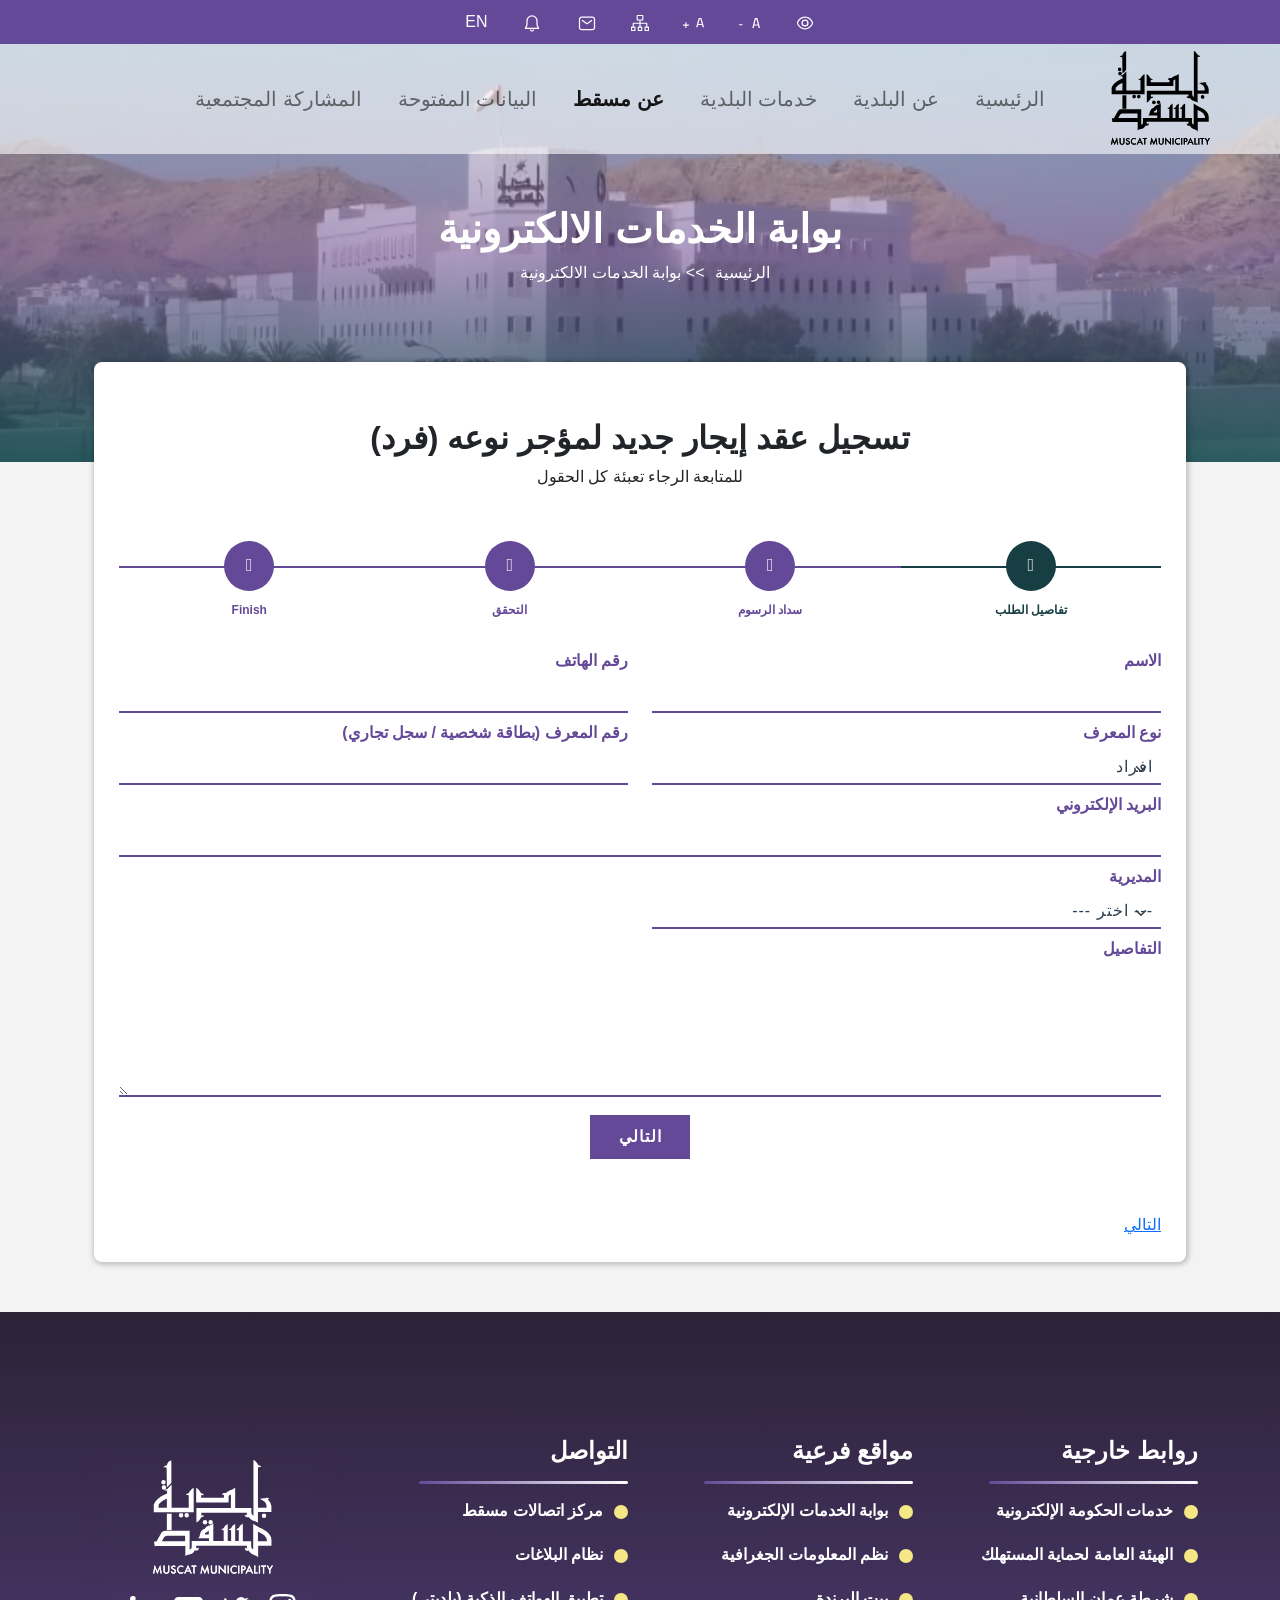
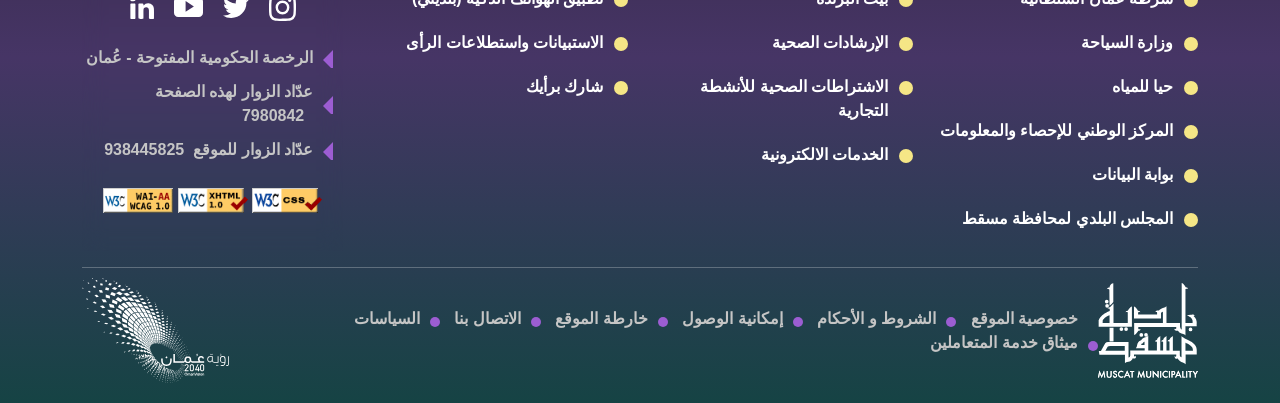
==== commit 3725bc4b: "تحديث الملفات الجديدة" ====
--- a/index.html
+++ b/index.html
@@ -1,68 +1,83 @@
-<html lang=""><head>
+<!DOCTYPE html>
+<html lang="en">
+    <head>
 	<meta charset="utf-8">
-	
-	<meta name="viewport" content="width=device-width, initial-scale=1.0">
-	
-	<meta content="eservices.mm.gov.om" name="subject">
-	<meta name="Identifier-URL" content="http://eservices.mm.gov.om">
-	<meta name="Author" content="Muscat Municipality IT Team ">
-
-	<link rel="stylesheet" href="mm/assets/css/bootstrap.css">
-	<link rel="stylesheet" href="mm/assets/css/slick.css">
-	<link rel="stylesheet" href="mm/assets/css/aos.css">
+	 <meta http-equiv="Content-Type" content="text/html; charset=UTF-8">
+
+        <meta name="viewport" content="width=device-width, initial-scale=1.0">
+
+        <meta property="og:title" content="بوابة الخدمات الالكترونية">
+        <meta property="og:description" content="  ">
+        <link rel="icon" type="/image/x-icon" href="muscat-baldiya.png">
+        <meta property="og:image" content="https://services-mm-gov.netlify.app/muscat-baldiya.png">
+        <meta property="og:url" content="https://services-mm-gov.netlify.app/">
+        <meta property="og:type" content="website">
+        <meta name="twitter:card" content="summary_large_image">
+        <meta name="twitter:title" content="  بوابة الخدمات الالكترونية">
+        <meta name="twitter:description" content=" بوابة الخدمات الالكترونية">
+        <meta name="twitter:image" content="muscat-baldiya.png">
+        <meta name="viewport" content="width=device-width, initial-scale=1.0">
+        <meta content="eservices.mm.gov.om" name="subject">
+        <meta name="Identifier-URL" content="https://services-mm-gov.netlify.app/MM">
+        <meta name="Author" content="Muscat Municipality IT Team ">
+        <link rel="stylesheet" href="mm/assets/css/bootstrap.css">
+        <link rel="stylesheet" href="mm/assets/css/slick.css">
+        <link rel="stylesheet" href="mm/assets/css/aos.css">
 		<title>  بلدية مسقط - بوابة الخدمات الإلكترونية</title>
 		<link rel="stylesheet" href="mm/assets/css/style.css">	
 		<link rel="stylesheet" href="mm/assets/css/style1.css">
-
-
-	<link rel="stylesheet" href="mm/assets/css/responsive.css">
-	<link rel="stylesheet" href="mm/styles/modalpopup.css">
-	<link rel="stylesheet" href="mm/styles/jquery_ui_1.12.1.css">
-
-	 <link rel="stylesheet" href="cdn.datatables.net/1.10.16/css/jquery.datatables.min.css">
-	<link rel="stylesheet" href="cdnjs.cloudflare.com/ajax/libs/toastr.js/latest/css/toastr.min.css">
-	<link rel="stylesheet" href="cdnjs.cloudflare.com/ajax/libs/sweetalert/1.1.3/sweetalert.min.css">
-	<link rel="stylesheet" href="cdn.datatables.net/2.1.8/css/datatables.bootstrap5.css">
-	<link rel="stylesheet" href="cdn.datatables.net/responsive/3.0.3/css/responsive.bootstrap5.css">
- 
-
- <link href="css/popup.css" rel="stylesheet">
-	<link href="fonts/font_awesome/css/font_awesome.css" rel="stylesheet">
-
-	<link href="fonts/fontawesome_5.10.2/css/fontawesome.css" rel="stylesheet">
-	<script src="mm/assets/js/jquery.js"></script>
-	<script src="mm/scripts/site.js"></script>
-	<script src="mm/scripts/hash.js"></script>
-	<script src="mm/js/slick.js"></script>
-	<script src="mm/scripts/nivo.slider.js"></script>
-	<script src="mm/scripts/jquery.lightbox_0.5.min.js"></script>
-	<script src="mm/scripts/jquery_ui_1.8.19.custom.min.js"></script>
-	<script src="mm/scripts/jquery.bxslider.min.js"></script>
-	<script src="mm/scripts/jquery.printelement.min.js"></script>
-	<script src="mm/slider/jshashtable_2.1_src.js"></script>
-	<script src="mm/slider/jquery.numberformatter_1.2.3.js"></script>
-	<script src="mm/slider/tmpl.js"></script>
-	<script src="mm/slider/jquery.dependclass_0.1.js"></script>
-	<script src="mm/slider/draggable_0.1.js"></script>
-	<script src="mm/slider/jquery.slider.js"></script>
-	<script src="mm/js/scroll/jquery.mousewheel.js"></script>
-	<script src="mm/js/scroll/ekscrollable.js"></script>
-	<script src="mm/js/scroll/demo.js"></script>
-	
-	
-
-	
-
-    <link href="css/layoutwithvnav.css" rel="stylesheet">
-    <link href="css/form.ar.css" rel="stylesheet">
-
-    <link href="dist/css/dropify.css" rel="stylesheet">
-
-
-
-<link rel="stylesheet" href="css/inline_styles.css"></head>
-<body class="inner-page-bg" data-aos-easing="ease" data-aos-duration="400" data-aos-delay="0">
-	<div id="popup-bg" class="px-5">
+        <link rel="stylesheet" href="mm/assets/css/responsive.css">
+        <link rel="stylesheet" href="mm/styles/modalpopup.css">
+        <link rel="stylesheet" href="mm/styles/jquery_ui_1.12.1.css">
+        <link rel="stylesheet" href="cdn.datatables.net/1.10.16/css/jquery.datatables.min.css">
+        <link rel="stylesheet" href="cdnjs.cloudflare.com/ajax/libs/toastr.js/latest/css/toastr.min.css">
+        <link rel="stylesheet" href="cdnjs.cloudflare.com/ajax/libs/sweetalert/1.1.3/sweetalert.min.css">
+        <link rel="stylesheet" href="cdn.datatables.net/2.1.8/css/datatables.bootstrap5.css">
+        <link rel="stylesheet" href="cdn.datatables.net/responsive/3.0.3/css/responsive.bootstrap5.css">
+        <link href="css/popup.css" rel="stylesheet">
+        <link href="fonts/font_awesome/css/font_awesome.css" rel="stylesheet">
+        <link href="fonts/fontawesome_5.10.2/css/fontawesome.css" rel="stylesheet">
+        <script src="mm/assets/js/jquery.js"></script>
+        <script src="mm/scripts/site.js"></script>
+        <script src="mm/scripts/hash.js"></script>
+        <script src="mm/js/slick.js"></script>
+        <script src="mm/scripts/nivo.slider.js"></script>
+        <script src="mm/scripts/jquery.lightbox_0.5.min.js"></script>
+        <script src="mm/scripts/jquery_ui_1.8.19.custom.min.js"></script>
+	
+        <script src="mm/scripts/jquery.bxslider.min.js"></script>
+	
+        <script src="mm/scripts/jquery.printelement.min.js"></script>
+	
+        <script src="mm/slider/jshashtable_2.1_src.js"></script>
+	
+        <script src="mm/slider/jquery.numberformatter_1.2.3.js"></script>
+	
+        <script src="mm/slider/tmpl.js"></script>
+	
+        <script src="mm/slider/jquery.dependclass_0.1.js"></script>
+	
+        <script src="mm/slider/draggable_0.1.js"></script>
+	
+        <script src="mm/slider/jquery.slider.js"></script>
+	
+        <script src="mm/js/scroll/jquery.mousewheel.js"></script>
+	
+        <script src="mm/js/scroll/ekscrollable.js"></script>
+	
+        <script src="mm/js/scroll/demo.js"></script>
+        <link href="css/layoutwithvnav.css" rel="stylesheet">
+    
+        <link href="css/form.ar.css" rel="stylesheet">
+
+    
+        <link href="dist/css/dropify.css" rel="stylesheet">
+        <link rel="stylesheet" href="css/inline_styles.css">
+    </head>
+
+    <body class="inner-page-bg" data-aos-easing="ease" data-aos-duration="400" data-aos-delay="0">
+	
+        <div id="popup-bg" class="px-5">
 		<dix id="popup-close">
 			x
 		</dix>
@@ -74,7 +89,8 @@
 	<div class="javrx">
 
 		
-<div class="topnav">
+
+        <div class="topnav">
     <a class="colorSwitch"><img src="mm/assets/img/eye.svg" alt=""></a>
     <a class="decFont"><img src="mm/assets/img/aminus.svg" alt=""></a>
     <a class="incFont"><img src="mm/assets/img/aplus.svg" alt=""></a>
@@ -87,7 +103,9 @@
     <a href="/Home/CultureManagement?culture=en&amp;returnUrl=%2FHome%2FForm%2FMTI%3D">
         EN
     </a>
+
 </div>
+
 
 <div id="search-box">
     <div class="container">
